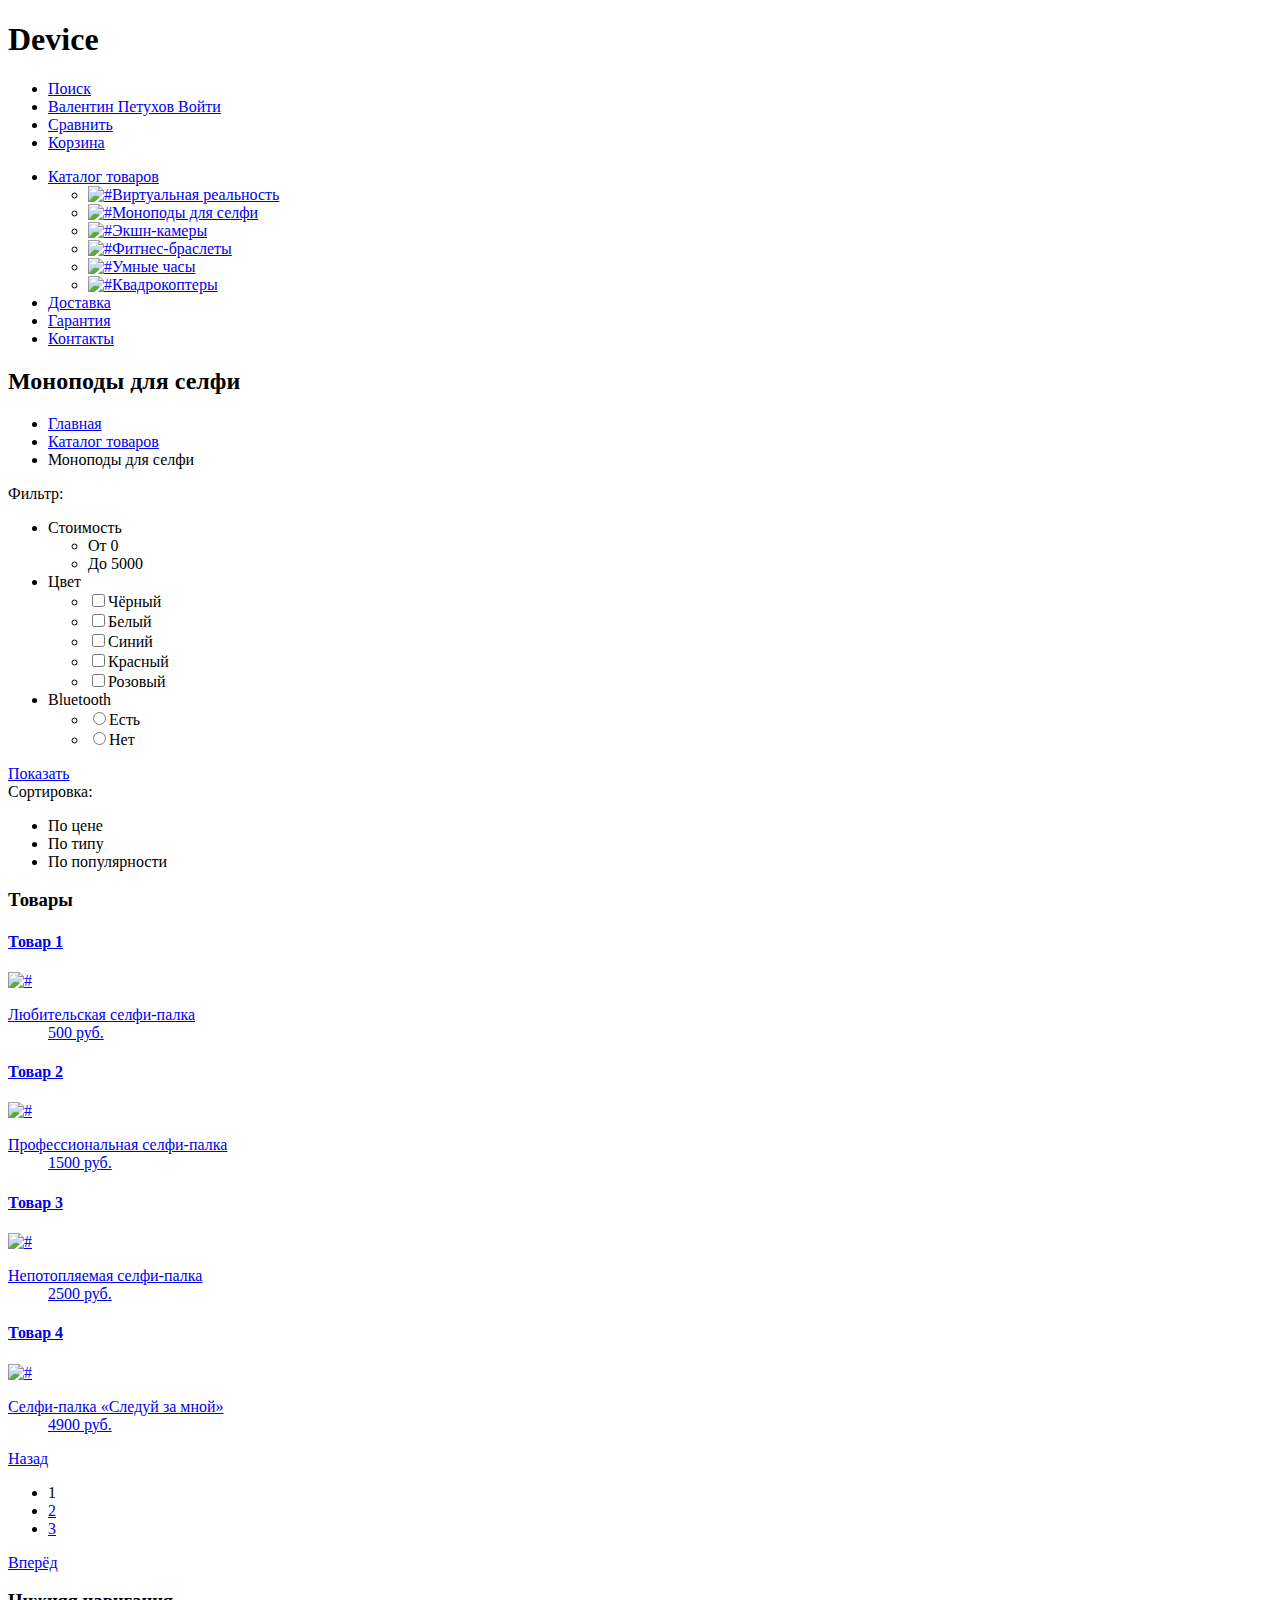
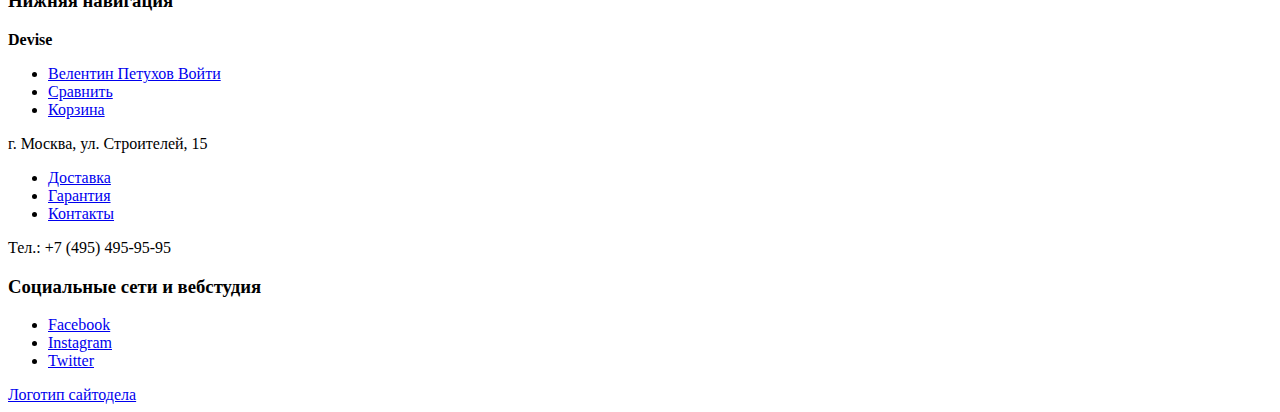
==== catalog.html @ 318ffa0a "Поменял" ====
<!DOCTYPE html>
<html lang="ru">
<head>
    <meta charset="UTF-8">
    <title>Devise</title>
</head>
<body>
    <header>
        <h1 id="logo">Device</h1>
        <nav>
            <ul class="">
                <li><a href="#">Поиск</a></li>
                <li><a href="#">Валентин Петухов <span>Войти</span></a></li>
                <li><a href="#">Сравнить</a></li>
                <li><a href="#">Корзина</a></li>
            </ul>
            <ul class="">
                <li><a href="#">Каталог товаров</a>
                    <ul>
                        <li><a href="#"><img src="#" alt="#">Виртуальная реальность</a></li>
                        <li><a href="#"><img src="#" alt="#">Моноподы для селфи</a></li>
                        <li><a href="#"><img src="#" alt="#">Экшн-камеры</a></li>
                        <li><a href="#"><img src="#" alt="#">Фитнес-браслеты</a></li>
                        <li><a href="#"><img src="#" alt="#">Умные часы</a></li>
                        <li><a href="#"><img src="#" alt="#">Квадрокоптеры</a></li>
                    </ul>
                </li>
                <li><a href="#">Доставка</a></li>
                <li><a href="#">Гарантия</a></li>
                <li><a href="#">Контакты</a></li>
            </ul>
        </nav>
    </header>
    <main>
        <div class="catalog-nav">
            <h2>Моноподы для селфи</h2>
            <ul class="breadcrumbs">
                <li><a href="#">Главная</a></li>
                <li><a href="#">Каталог товаров</a></li>
                <li>Моноподы для селфи</li>
            </ul>
        </div>
        <div class="filtres">
            <span>Фильтр:</span>
            <form>
                <ul>
                    <li>Стоимость
                        <ul>
                            <li>От 0</li>
                            <li>До 5000</li>
                        </ul>
                    </li>
                    <li>Цвет
                        <ul>
                            <li><label><input type="checkbox" name="color" value="Чёрный">Чёрный</label></li>
                            <li><label><input type="checkbox" name="color" value="Белый">Белый</label></li>
                            <li><label><input type="checkbox" name="color" value="Синий">Синий</label></li>
                            <li><label><input type="checkbox" name="color" value="Красный">Красный</label></li>
                            <li><label><input type="checkbox" name="color" value="Розовый">Розовый</label></li>
                        </ul>
                    </li>
                    <li>Bluetooth
                        <ul>
                            <li><label><input name="Bluetooth" type="radio" value="Yes">Есть</label></li>
                            <li><label><input name="Bluetooth" type="radio" value="No">Нет</label></li>
                        </ul>
                    </li>
                </ul>
            </form>
            <a href="#">Показать</a>
        </div>
        <div class="item-catalog">
            <div class="item-sort">
                <span>Сортировка:</span>
                <ul>
                    <li>По цене</li>
                    <li>По типу</li>
                    <li>По популярности</li>
                </ul>
            </div>
            <section class="items">
                <h3 class="hidden">Товары</h3>
                <a href="#"><article class="item-1">
                    <h4 class="hidden">Товар 1</h4>
                    <img src="#" alt="#">
                    <dl>
                        <dt>Любительская селфи-палка</dt>
                        <dd>500 руб.</dd>
                    </dl>
                </article></a>
                <a href="#"><article class="item-2">
                    <h4 class="hidden">Товар 2</h4>
                    <img src="#" alt="#">
                    <dl>
                        <dt>Профессиональная селфи-палка</dt>
                        <dd>1500 руб.</dd>
                    </dl>
                </article></a>
                <a href="#"><article class="item-3">
                    <h4 class="hidden">Товар 3</h4>
                    <img src="#" alt="#">
                    <dl>
                        <dt>Непотопляемая селфи-палка</dt>
                        <dd>2500 руб.</dd>
                    </dl>
                </article></a>
                <a href="#"><article class="item-4">
                    <h4 class="hidden">Товар 4</h4>
                    <img src="#" alt="#">
                    <dl>
                        <dt>Селфи-палка &laquo;Следуй за мной&raquo;</dt>
                        <dd>4900 руб.</dd>
                    </dl>
                </article></a>
            </section>
            <div class="pages">
                <a href="#">Назад</a>
                <ul>
                    <li>1</li>
                    <li><a href="#">2</a></li>
                    <li><a href="#">3</a></li>
                </ul>
                <a href="#">Вперёд</a>
            </div>
        </div>
    </main>
    <footer>
        <div class="container">
            <section class="top">
                <h3 class="hidden">Нижняя навигация</h3>
                <a><b>Devise</b></a>
                <ul>
                    <li><a href="#">Велентин Петухов <span>Войти</span></a></li>
                    <li><a href="#">Сравнить</a></li>
                    <li><a href="#">Корзина</a></li>
                </ul>
                <p>г. Москва, ул. Строителей, 15</p>
                <ul>
                    <li><a href="#">Доставка</a></li>
                    <li><a href="#">Гарантия</a></li>
                    <li><a href="#">Контакты</a></li>
                </ul>
                <p>Тел.: +7 (495) 495-95-95</p>
            </section>
            <section class="bottom">
                <h3 class="hidden">Социальные сети и вебстудия</h3>
                <ul>
                    <li><a href="#">Facebook</a></li>
                    <li><a href="#">Instagram</a></li>
                    <li><a href="#">Twitter</a></li>
                </ul>
                <a href="#">Логотип сайтодела</a>
            </section>
        </div>
    </footer>
</body>
</html>
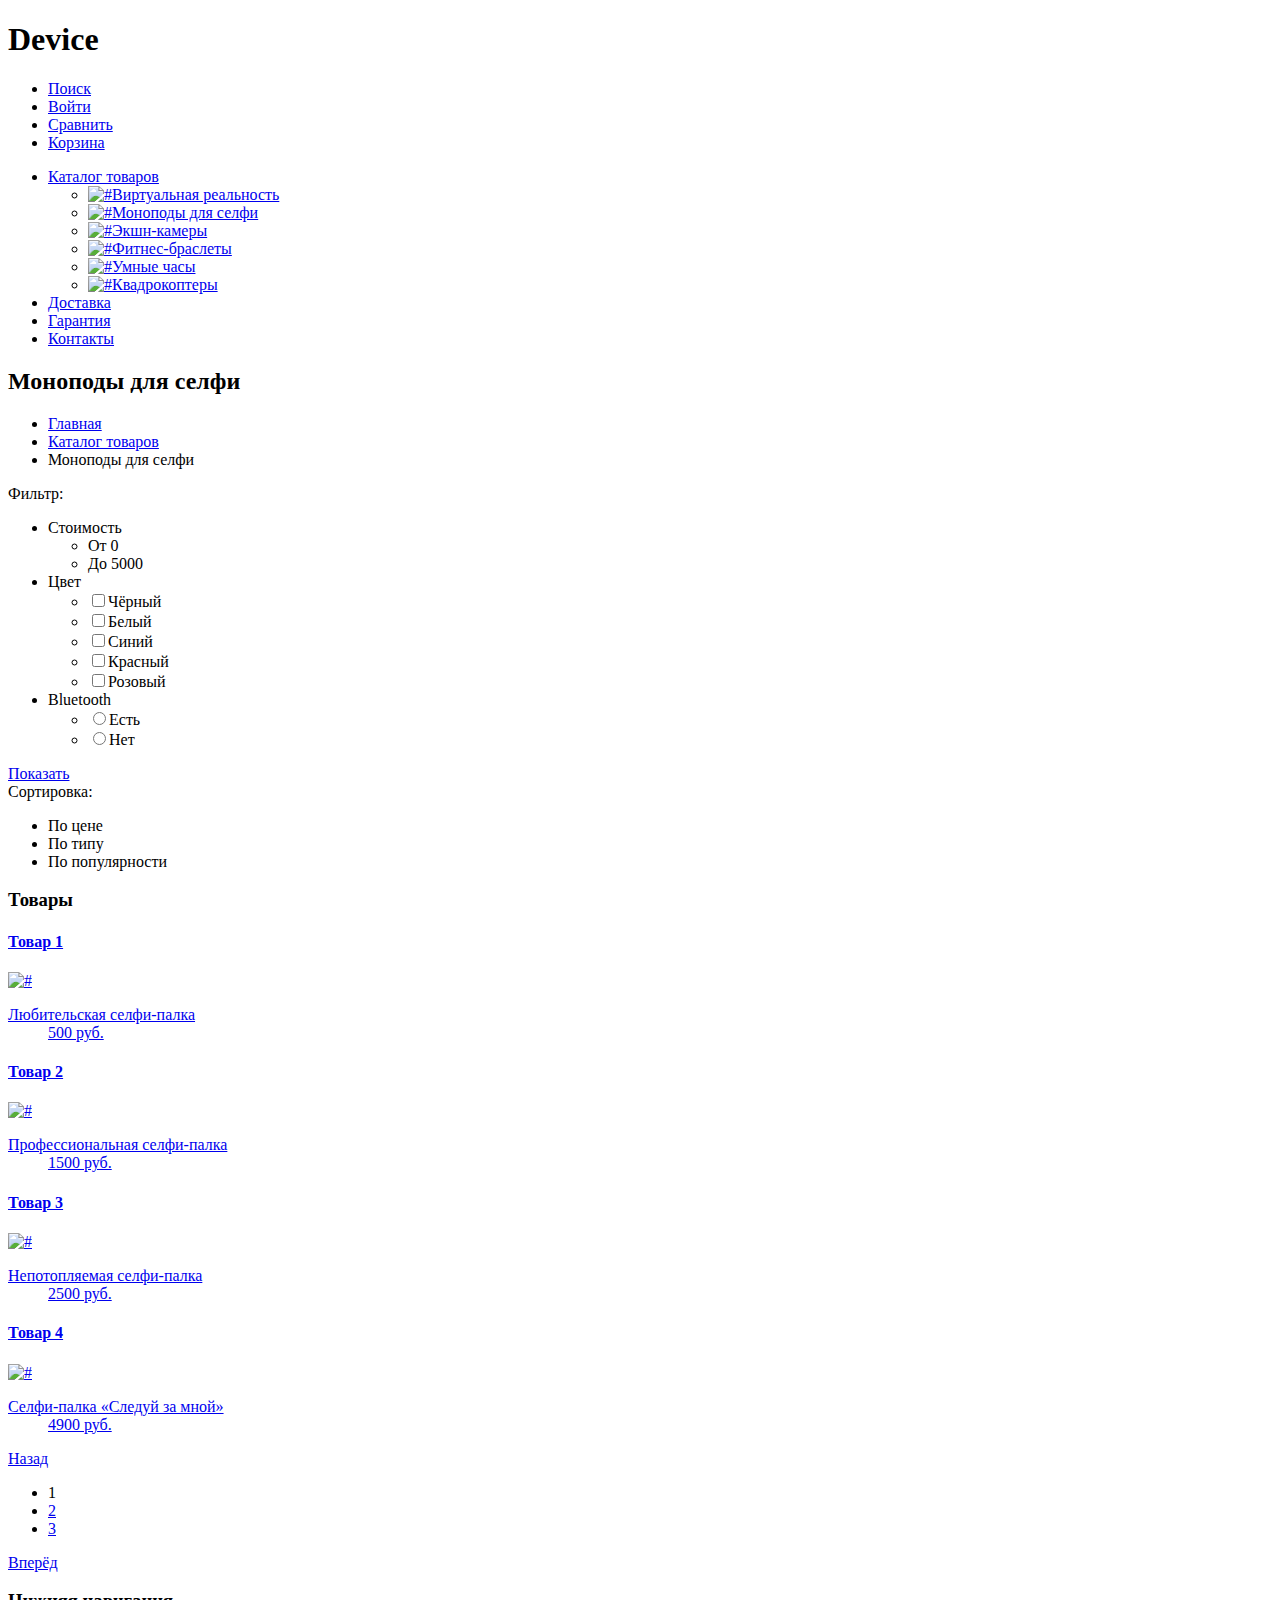
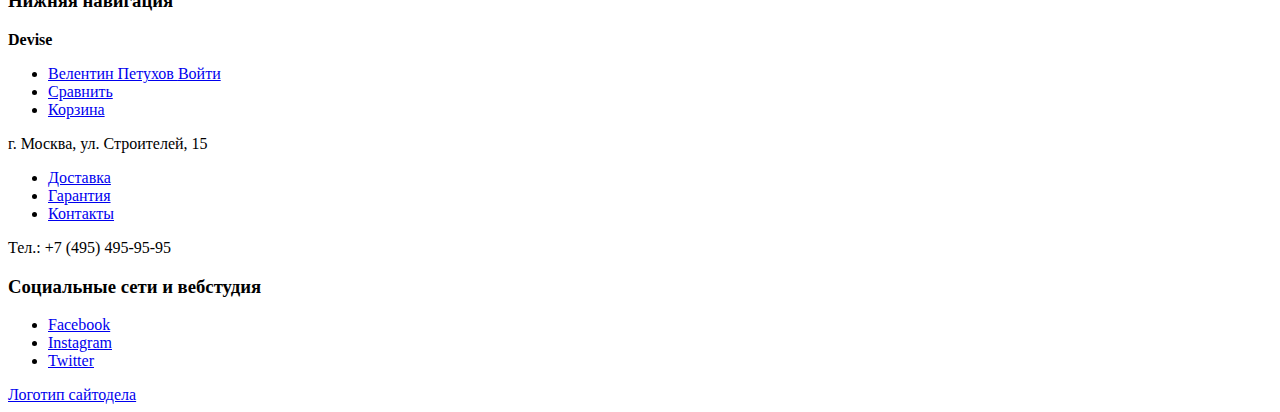
==== commit a3661c02: "Переименовал классы по БЭМ" ====
--- a/catalog.html
+++ b/catalog.html
@@ -7,62 +7,62 @@
 <body>
     <header>
         <h1 id="logo">Device</h1>
-        <nav>
-            <ul class="">
-                <li><a href="#">Поиск</a></li>
-                <li><a href="#">Валентин Петухов <span>Войти</span></a></li>
-                <li><a href="#">Сравнить</a></li>
-                <li><a href="#">Корзина</a></li>
+        <nav class="header-navigation">
+            <ul class="header-navigation__user-list">
+                <li class="header-navigation__user-item"><a href="#">Поиск</a></li>
+                <li class="header-navigation__user-item"><a href="#">Войти</a></li>
+                <li class="header-navigation__user-item"><a href="#">Сравнить</a></li>
+                <li class="header-navigation__user-item"><a href="#">Корзина</a></li>
             </ul>
-            <ul class="">
-                <li><a href="#">Каталог товаров</a>
+            <ul class="header-navigation__site-list">
+                <li class="header-navigation__site-item"><a href="#">Каталог товаров</a>
                     <ul>
-                        <li><a href="#"><img src="#" alt="#">Виртуальная реальность</a></li>
-                        <li><a href="#"><img src="#" alt="#">Моноподы для селфи</a></li>
-                        <li><a href="#"><img src="#" alt="#">Экшн-камеры</a></li>
-                        <li><a href="#"><img src="#" alt="#">Фитнес-браслеты</a></li>
-                        <li><a href="#"><img src="#" alt="#">Умные часы</a></li>
-                        <li><a href="#"><img src="#" alt="#">Квадрокоптеры</a></li>
+                        <li class="header-navigation__site-sub-item"><a href="#"><img src="#" alt="#">Виртуальная реальность</a></li>
+                        <li class="header-navigation__site-sub-item"><a href="#"><img src="#" alt="#">Моноподы для селфи</a></li>
+                        <li class="header-navigation__site-sub-item"><a href="#"><img src="#" alt="#">Экшн-камеры</a></li>
+                        <li class="header-navigation__site-sub-item"><a href="#"><img src="#" alt="#">Фитнес-браслеты</a></li>
+                        <li class="header-navigation__site-sub-item"><a href="#"><img src="#" alt="#">Умные часы</a></li>
+                        <li class="header-navigation__site-sub-item"><a href="#"><img src="#" alt="#">Квадрокоптеры</a></li>
                     </ul>
                 </li>
-                <li><a href="#">Доставка</a></li>
-                <li><a href="#">Гарантия</a></li>
-                <li><a href="#">Контакты</a></li>
+                <li class="header-navigation__site-item"><a href="#">Доставка</a></li>
+                <li class="header-navigation__site-item"><a href="#">Гарантия</a></li>
+                <li class="header-navigation__site-item"><a href="#">Контакты</a></li>
             </ul>
         </nav>
     </header>
     <main>
         <div class="catalog-nav">
             <h2>Моноподы для селфи</h2>
-            <ul class="breadcrumbs">
-                <li><a href="#">Главная</a></li>
-                <li><a href="#">Каталог товаров</a></li>
-                <li>Моноподы для селфи</li>
+            <ul class="catalog-nav__list">
+                <li class="catalog-nav__item"><a href="#">Главная</a></li>
+                <li class="catalog-nav__item"><a href="#">Каталог товаров</a></li>
+                <li class="catalog-nav__item">Моноподы для селфи</li>
             </ul>
         </div>
         <div class="filtres">
-            <span>Фильтр:</span>
-            <form>
-                <ul>
-                    <li>Стоимость
-                        <ul>
-                            <li>От 0</li>
-                            <li>До 5000</li>
+            <span class="filtre__name">Фильтр:</span>
+            <form class="filtres__form">
+                <ul class="filtres__list">
+                    <li class="filtres__item">Стоимость
+                        <ul class="filtres__sub-list">
+                            <li class="filtres__sub-item">От 0</li>
+                            <li class="filtres__sub-item">До 5000</li>
                         </ul>
                     </li>
-                    <li>Цвет
-                        <ul>
-                            <li><label><input type="checkbox" name="color" value="Чёрный">Чёрный</label></li>
-                            <li><label><input type="checkbox" name="color" value="Белый">Белый</label></li>
-                            <li><label><input type="checkbox" name="color" value="Синий">Синий</label></li>
-                            <li><label><input type="checkbox" name="color" value="Красный">Красный</label></li>
-                            <li><label><input type="checkbox" name="color" value="Розовый">Розовый</label></li>
+                    <li class="filtres__item">Цвет
+                        <ul class="filtres__sub-list">
+                            <li class="filtres__sub-item"><label><input type="checkbox" name="color" value="Чёрный">Чёрный</label></li>
+                            <li class="filtres__sub-item"><label><input type="checkbox" name="color" value="Белый">Белый</label></li>
+                            <li class="filtres__sub-item"><label><input type="checkbox" name="color" value="Синий">Синий</label></li>
+                            <li class="filtres__sub-item"><label><input type="checkbox" name="color" value="Красный">Красный</label></li>
+                            <li class="filtres__sub-item"><label><input type="checkbox" name="color" value="Розовый">Розовый</label></li>
                         </ul>
                     </li>
-                    <li>Bluetooth
-                        <ul>
-                            <li><label><input name="Bluetooth" type="radio" value="Yes">Есть</label></li>
-                            <li><label><input name="Bluetooth" type="radio" value="No">Нет</label></li>
+                    <li class="filtres__item">Bluetooth
+                        <ul class="filtres__sub-list">
+                            <li class="filtres__sub-item"><label><input name="Bluetooth" type="radio" value="Yes">Есть</label></li>
+                            <li class="filtres__sub-item"><label><input name="Bluetooth" type="radio" value="No">Нет</label></li>
                         </ul>
                     </li>
                 </ul>
@@ -70,86 +70,86 @@
             <a href="#">Показать</a>
         </div>
         <div class="item-catalog">
-            <div class="item-sort">
+            <div class="item-catalog__item-sort">
                 <span>Сортировка:</span>
-                <ul>
-                    <li>По цене</li>
-                    <li>По типу</li>
-                    <li>По популярности</li>
+                <ul class="item-catalog_list">
+                    <li class="item-catalog_item">По цене</li>
+                    <li class="item-catalog_item">По типу</li>
+                    <li class="item-catalog_item">По популярности</li>
                 </ul>
             </div>
             <section class="items">
                 <h3 class="hidden">Товары</h3>
-                <a href="#"><article class="item-1">
+                <a href="#"><article class="items__item-1">
                     <h4 class="hidden">Товар 1</h4>
                     <img src="#" alt="#">
-                    <dl>
+                    <dl class="items__item-features">
                         <dt>Любительская селфи-палка</dt>
                         <dd>500 руб.</dd>
                     </dl>
                 </article></a>
-                <a href="#"><article class="item-2">
+                <a href="#"><article class="items__item-2">
                     <h4 class="hidden">Товар 2</h4>
                     <img src="#" alt="#">
-                    <dl>
+                    <dl class="items__item-features">
                         <dt>Профессиональная селфи-палка</dt>
                         <dd>1500 руб.</dd>
                     </dl>
                 </article></a>
-                <a href="#"><article class="item-3">
+                <a href="#"><article class="items__item-3">
                     <h4 class="hidden">Товар 3</h4>
                     <img src="#" alt="#">
-                    <dl>
+                    <dl class="items__item-features">
                         <dt>Непотопляемая селфи-палка</dt>
                         <dd>2500 руб.</dd>
                     </dl>
                 </article></a>
-                <a href="#"><article class="item-4">
+                <a href="#"><article class="items__item-4">
                     <h4 class="hidden">Товар 4</h4>
                     <img src="#" alt="#">
-                    <dl>
+                    <dl class="items__item-features">
                         <dt>Селфи-палка &laquo;Следуй за мной&raquo;</dt>
                         <dd>4900 руб.</dd>
                     </dl>
                 </article></a>
             </section>
             <div class="pages">
-                <a href="#">Назад</a>
-                <ul>
-                    <li>1</li>
-                    <li><a href="#">2</a></li>
-                    <li><a href="#">3</a></li>
+                <a  class="pages__scroll" href="#">Назад</a>
+                <ul class="pages__list">
+                    <li class="pages__item">1</li>
+                    <li class="pages__item"><a href="#">2</a></li>
+                    <li class="pages__item"><a href="#">3</a></li>
                 </ul>
-                <a href="#">Вперёд</a>
+                <a  class="pages__scroll" href="#">Вперёд</a>
             </div>
         </div>
     </main>
     <footer>
         <div class="container">
-            <section class="top">
+            <section class="footer-navigation">
                 <h3 class="hidden">Нижняя навигация</h3>
                 <a><b>Devise</b></a>
-                <ul>
-                    <li><a href="#">Велентин Петухов <span>Войти</span></a></li>
-                    <li><a href="#">Сравнить</a></li>
-                    <li><a href="#">Корзина</a></li>
+                <ul class="footer-navigation__list-user">
+                    <li class="footer-navigation__user-item"><a href="#">Велентин Петухов <span>Войти</span></a></li>
+                    <li class="footer-navigation__user-iten"><a href="#">Сравнить</a></li>
+                    <li class="footer-navigation__user-item"><a href="#">Корзина</a></li>
                 </ul>
                 <p>г. Москва, ул. Строителей, 15</p>
-                <ul>
-                    <li><a href="#">Доставка</a></li>
-                    <li><a href="#">Гарантия</a></li>
-                    <li><a href="#">Контакты</a></li>
+                <ul class="footer-navigation__list-site">
+                    <li class="footer-navigation__site-item"><a href="#">Доставка</a></li>
+                    <li class="footer-navigation__site-item"><a href="#">Гарантия</a></li>
+                    <li class="footer-navigation__site-item"><a href="#">Контакты</a></li>
                 </ul>
                 <p>Тел.: +7 (495) 495-95-95</p>
             </section>
-            <section class="bottom">
+            <section class="social">
                 <h3 class="hidden">Социальные сети и вебстудия</h3>
-                <ul>
-                    <li><a href="#">Facebook</a></li>
-                    <li><a href="#">Instagram</a></li>
-                    <li><a href="#">Twitter</a></li>
+                <ul class="social__list">
+                    <li class="social__item"><a href="#">Facebook</a></li>
+                    <li class="social__item"><a href="#">Instagram</a></li>
+                    <li class="social__item"><a href="#">Twitter</a></li>
                 </ul>
-                <a href="#">Логотип сайтодела</a>
+                <a class="social__studio" href="#">Логотип сайтодела</a>
             </section>
         </div>
     </footer>
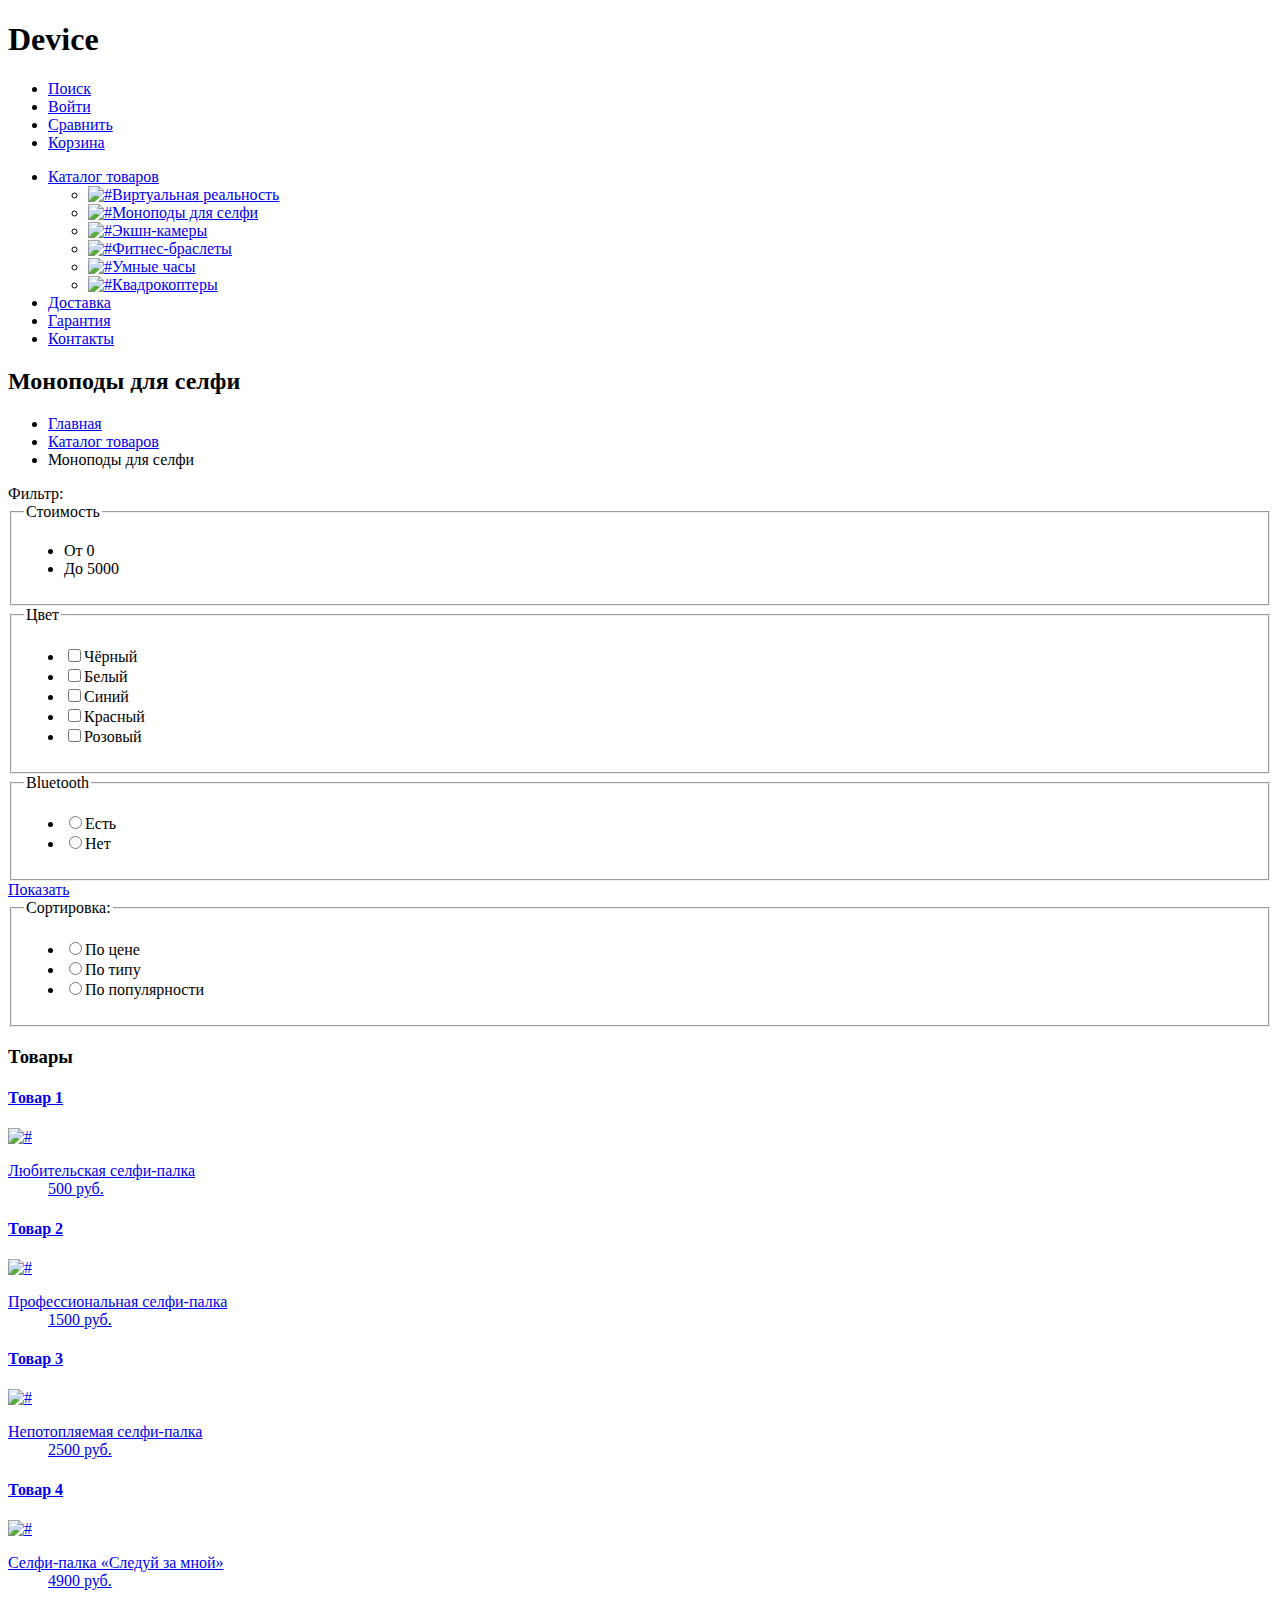
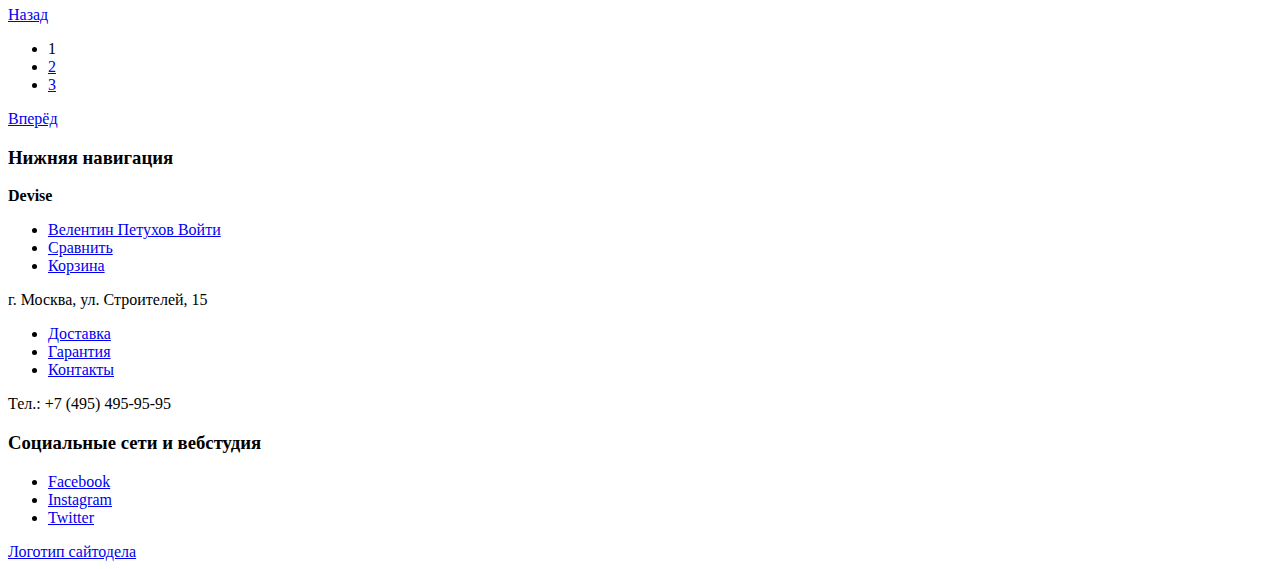
==== commit 2d866942: "Поменял семантику" ====
--- a/catalog.html
+++ b/catalog.html
@@ -17,12 +17,12 @@
             <ul class="header-navigation__site-list">
                 <li class="header-navigation__site-item"><a href="#">Каталог товаров</a>
                     <ul>
-                        <li class="header-navigation__site-sub-item"><a href="#"><img src="#" alt="#">Виртуальная реальность</a></li>
-                        <li class="header-navigation__site-sub-item"><a href="#"><img src="#" alt="#">Моноподы для селфи</a></li>
-                        <li class="header-navigation__site-sub-item"><a href="#"><img src="#" alt="#">Экшн-камеры</a></li>
-                        <li class="header-navigation__site-sub-item"><a href="#"><img src="#" alt="#">Фитнес-браслеты</a></li>
-                        <li class="header-navigation__site-sub-item"><a href="#"><img src="#" alt="#">Умные часы</a></li>
-                        <li class="header-navigation__site-sub-item"><a href="#"><img src="#" alt="#">Квадрокоптеры</a></li>
+                        <li class="header-navigation__site-item"><a href="#"><img src="#" alt="#">Виртуальная реальность</a></li>
+                        <li class="header-navigation__site-item"><a href="#"><img src="#" alt="#">Моноподы для селфи</a></li>
+                        <li class="header-navigation__site-item"><a href="#"><img src="#" alt="#">Экшн-камеры</a></li>
+                        <li class="header-navigation__site-item"><a href="#"><img src="#" alt="#">Фитнес-браслеты</a></li>
+                        <li class="header-navigation__site-item"><a href="#"><img src="#" alt="#">Умные часы</a></li>
+                        <li class="header-navigation__site-item"><a href="#"><img src="#" alt="#">Квадрокоптеры</a></li>
                     </ul>
                 </li>
                 <li class="header-navigation__site-item"><a href="#">Доставка</a></li>
@@ -43,41 +43,44 @@
         <div class="filtres">
             <span class="filtre__name">Фильтр:</span>
             <form class="filtres__form">
-                <ul class="filtres__list">
-                    <li class="filtres__item">Стоимость
-                        <ul class="filtres__sub-list">
-                            <li class="filtres__sub-item">От 0</li>
-                            <li class="filtres__sub-item">До 5000</li>
-                        </ul>
-                    </li>
-                    <li class="filtres__item">Цвет
-                        <ul class="filtres__sub-list">
-                            <li class="filtres__sub-item"><label><input type="checkbox" name="color" value="Чёрный">Чёрный</label></li>
-                            <li class="filtres__sub-item"><label><input type="checkbox" name="color" value="Белый">Белый</label></li>
-                            <li class="filtres__sub-item"><label><input type="checkbox" name="color" value="Синий">Синий</label></li>
-                            <li class="filtres__sub-item"><label><input type="checkbox" name="color" value="Красный">Красный</label></li>
-                            <li class="filtres__sub-item"><label><input type="checkbox" name="color" value="Розовый">Розовый</label></li>
-                        </ul>
-                    </li>
-                    <li class="filtres__item">Bluetooth
-                        <ul class="filtres__sub-list">
-                            <li class="filtres__sub-item"><label><input name="Bluetooth" type="radio" value="Yes">Есть</label></li>
-                            <li class="filtres__sub-item"><label><input name="Bluetooth" type="radio" value="No">Нет</label></li>
-                        </ul>
-                    </li>
-                </ul>
+                <fieldset>
+                    <legend>Стоимость</legend>
+                    <ul class="filtres__list">
+                        <li class="filtres__item">От 0</li>
+                        <li class="filtres__item">До 5000</li>
+                    </ul>
+                </fieldset>
+                <fieldset>
+                    <legend>Цвет</legend>
+                    <ul class="filtres__list">
+                        <li class="filtres__item"><label><input type="checkbox" name="color" value="Чёрный">Чёрный</label></li>
+                         <li class="filtres__item"><label><input type="checkbox" name="color" value="Белый">Белый</label></li>
+                         <li class="filtres__item"><label><input type="checkbox" name="color" value="Синий">Синий</label></li>
+                         <li class="filtres__item"><label><input type="checkbox" name="color" value="Красный">Красный</label></li>
+                         <li class="filtres__item"><label><input type="checkbox" name="color" value="Розовый">Розовый</label></li>
+                     </ul>
+                </fieldset>
+                <fieldset>
+                    <legend>Bluetooth</legend>
+                    <ul class="filtres__list">
+                        <li class="filtres__item"><label><input name="Bluetooth" type="radio" value="Yes">Есть</label></li>
+                        <li class="filtres__item"><label><input name="Bluetooth" type="radio" value="No">Нет</label></li>
+                    </ul>
+                </fieldset>
             </form>
             <a href="#">Показать</a>
         </div>
         <div class="item-catalog">
-            <div class="item-catalog__item-sort">
-                <span>Сортировка:</span>
-                <ul class="item-catalog_list">
-                    <li class="item-catalog_item">По цене</li>
-                    <li class="item-catalog_item">По типу</li>
-                    <li class="item-catalog_item">По популярности</li>
-                </ul>
-            </div>
+            <form>
+                <fieldset class="item-catalog__item-sort">
+                    <legend>Сортировка:</legend>
+                    <ul class="item-catalog_list">
+                        <li class="item-catalog_item"><label for="item-sort-price"><input type="radio" name="item-sort" value="price" id="item-sort-price">По цене</label></li>
+                        <li class="item-catalog_item"><label for="item-sort-type"><input type="radio" name="item-sort" value="type" id="item-sort-type">По типу</label></li>
+                        <li class="item-catalog_item"><label for="item-sort-popular"><input type="radio" name="item-sort" value="popular" id="item-sort-popular">По популярности</label></li>
+                    </ul>
+                </fieldset>
+            </form>
             <section class="items">
                 <h3 class="hidden">Товары</h3>
                 <a href="#"><article class="items__item-1">
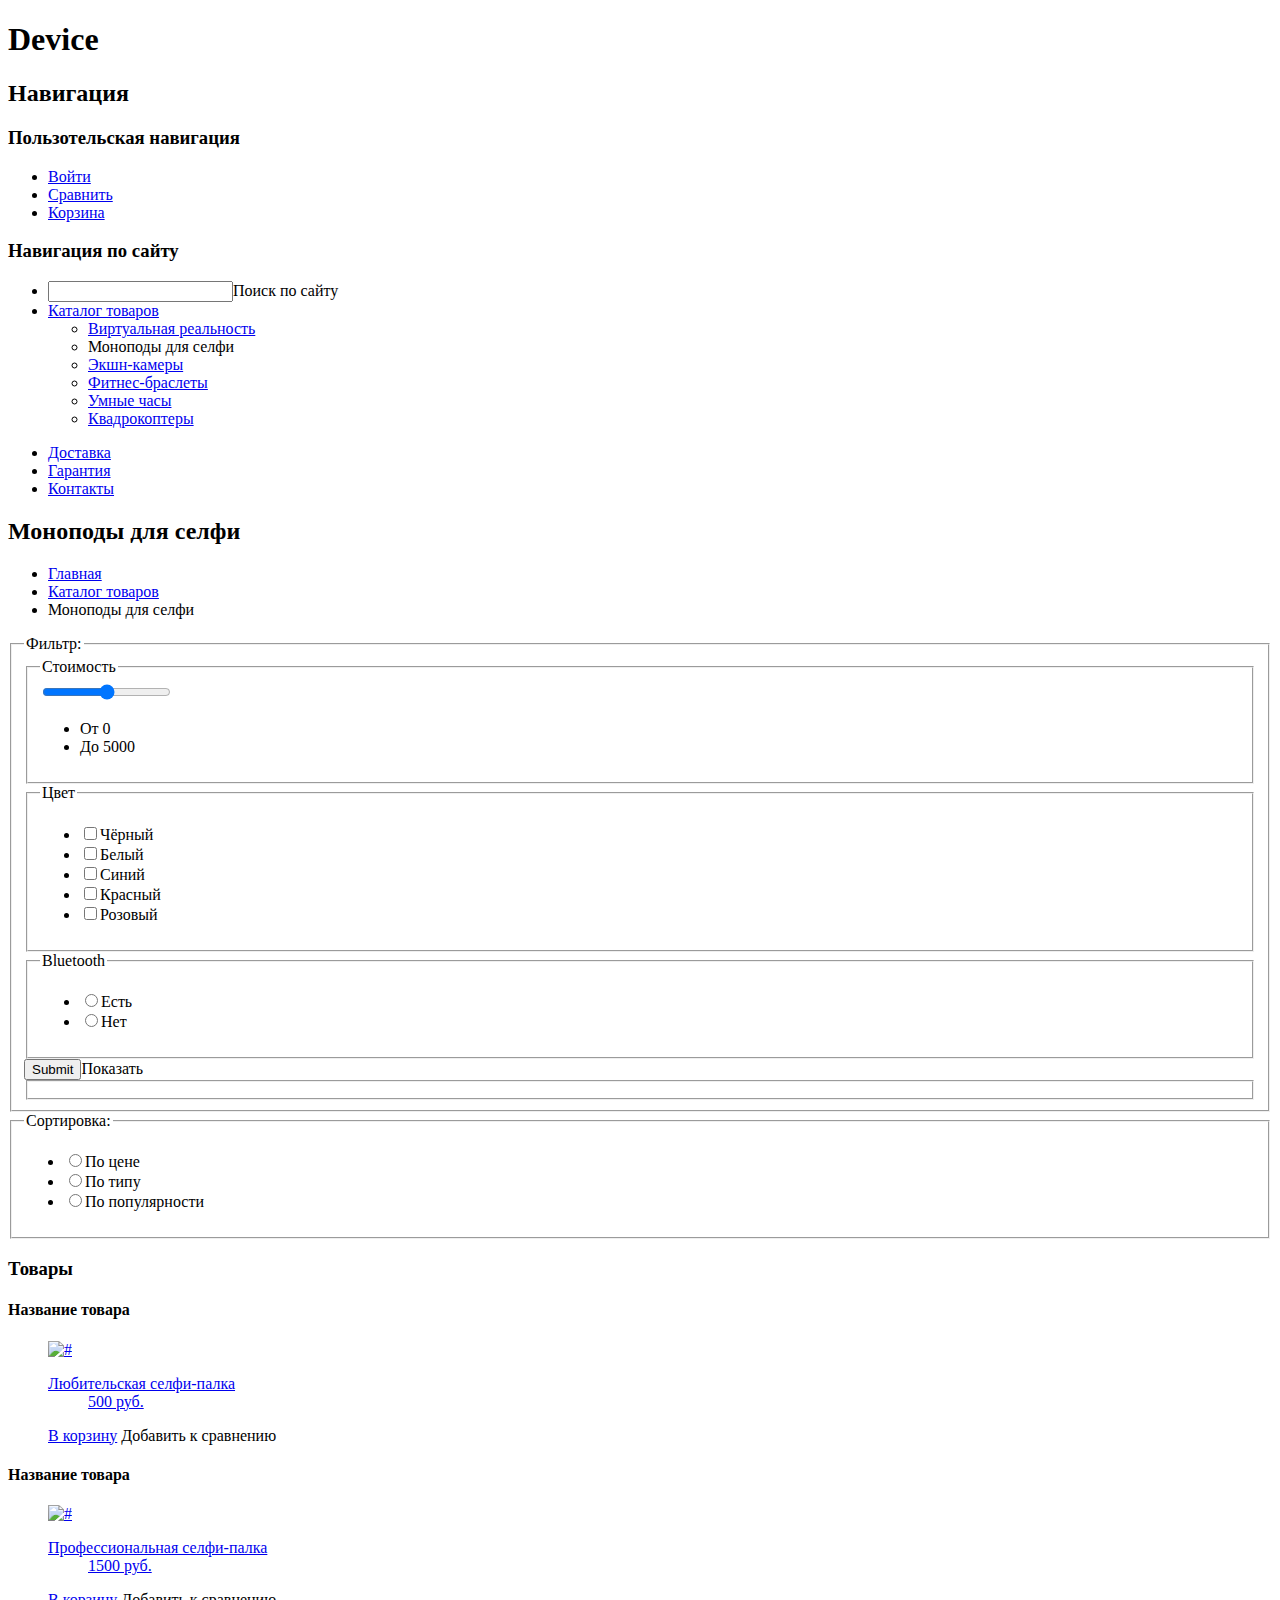
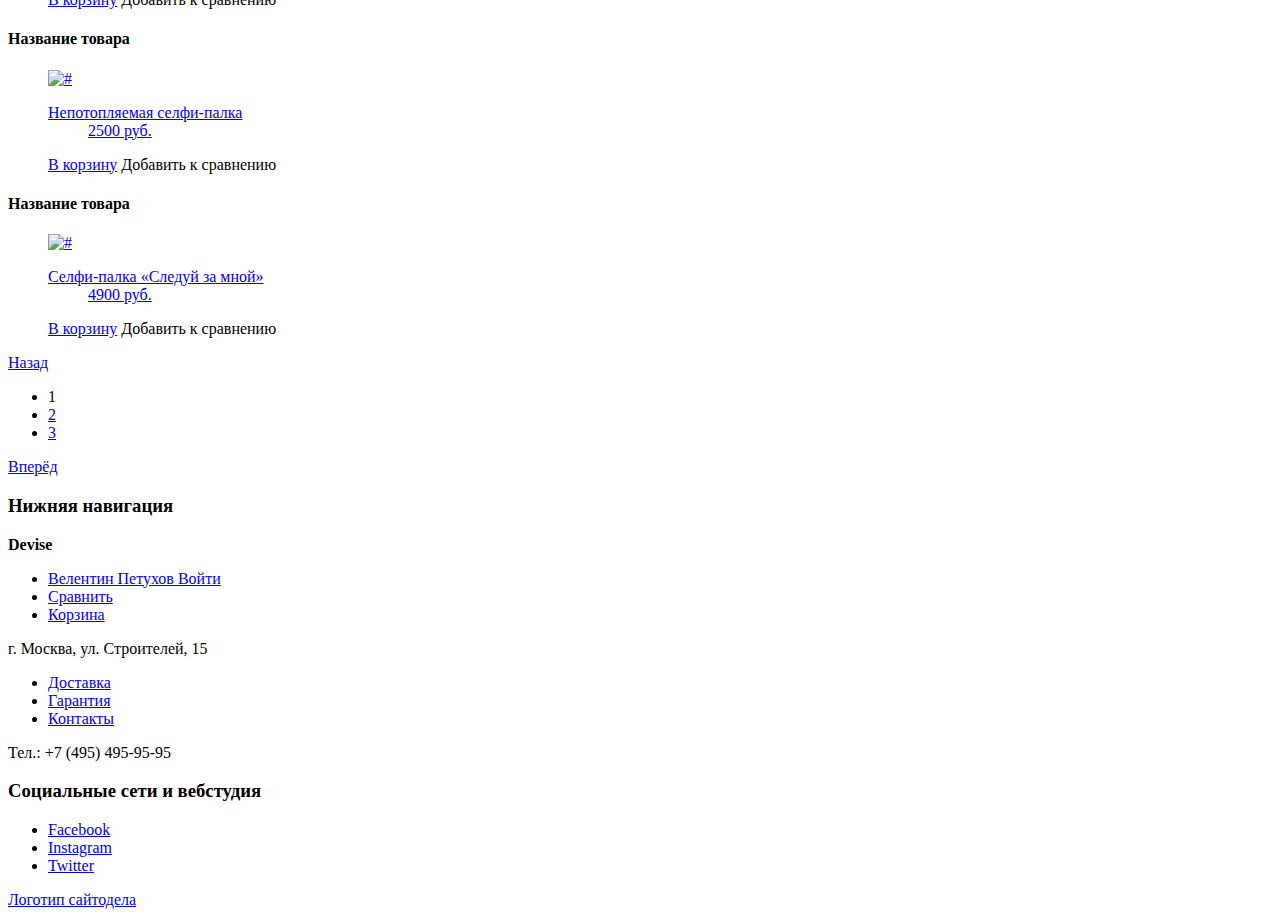
==== commit 3930bd1b: "Ещё дополнил" ====
--- a/catalog.html
+++ b/catalog.html
@@ -1,160 +1,307 @@
 <!DOCTYPE html>
 <html lang="ru">
 <head>
-    <meta charset="UTF-8">
-    <title>Devise</title>
+  <meta charset="UTF-8">
+  <title>Devise</title>
 </head>
 <body>
-    <header>
-        <h1 id="logo">Device</h1>
-        <nav class="header-navigation">
-            <ul class="header-navigation__user-list">
-                <li class="header-navigation__user-item"><a href="#">Поиск</a></li>
-                <li class="header-navigation__user-item"><a href="#">Войти</a></li>
-                <li class="header-navigation__user-item"><a href="#">Сравнить</a></li>
-                <li class="header-navigation__user-item"><a href="#">Корзина</a></li>
+  <header>
+    <h1 class="logo">Device</h1>
+    <nav class="header-navigation">
+      <h2 class="hidden">Навигация</h2>
+      <div class="column column-right">
+        <section class="header-navigation__user">
+          <h3 class="hidden">Пользотельская навигация</h3>
+          <ul class="header-navigation__user-list">
+            <li class="header-navigation__user-item        
+                       header-navigation__user-item__login">
+              <a href="#">Войти</a>
+            </li>
+            <li class="header-navigation__user-item        
+                       header-navigation__user-item__compare">
+              <a href="#">Сравнить</a>
+            </li>
+            <li class="header-navigation__user-item        
+                       header-navigation__user-item__cart">
+              <a href="#">Корзина</a>
+            </li>
+          </ul>
+        </section>
+      </div>
+      <section class="header-navigation__site">
+        <h3 class="hidden">Навигация по сайту</h3>
+        <div class="column column-left">
+          <ul class="header-navigation__site__goods-list">
+            <li class="header-navigation__goods-item            
+                       header-navigation__goods-item__search">
+              <form action="#">
+                <label><input type="search">Поиск по сайту</label>
+              </form>
+            </li>
+            <li class="header-navigation__goods-item
+                       header-navigation__goods-item__catalog">
+              <a href="#">Каталог товаров</a>
+              <ul class="header-navigation__catalog-list">
+                <li class="header-navigation__catalog-item">
+                  <a href="#">Виртуальная реальность</a>
+                </li>
+                <li class="header-navigation__catalog-item">
+                  <span>Моноподы для селфи</span>
+                </li>
+                <li class="header-navigation__catalog-item">
+                  <a href="#">Экшн-камеры</a>
+                </li>
+                <li class="header-navigation__catalog-item">
+                  <a href="#">Фитнес-браслеты</a>
+                </li>
+                <li class="header-navigation__catalog-item">
+                  <a href="#">Умные часы</a></li>
+                <li class="header-navigation__catalog-item">
+                  <a href="#">Квадрокоптеры</a>
+                </li>
+              </ul>
+            </li>
+          </ul>
+        </div>
+        <div class="colum-right">
+          <ul class="header-navigation__site__services-list">
+            <li class="header-navigation__services-item
+                       header-navigation__services-item__delivery">
+              <a href="#">Доставка</a>
+            </li>
+            <li class="header-navigation__services-item
+                       header-navigation__services-item__warranty">
+              <a href="#">Гарантия</a>
+            </li>
+            <li class="header-navigation__services-item
+                       header-navigation__services-item__contacts">
+              <a href="#">Контакты</a>
+            </li>
+          </ul>
+        </div>
+      </section>
+    </nav>
+  </header>
+  <main>
+    <div class="catalog-nav column-left">
+      <h2>Моноподы для селфи</h2>
+      <ul class="catalog-nav__list">
+        <li class="catalog-nav__item"><a href="#">Главная</a></li>
+        <li class="catalog-nav__item"><a href="#">Каталог товаров</a></li>
+        <li class="catalog-nav__item">Моноподы для селфи</li>
+      </ul>
+    </div>
+    <div class="column-left">
+      <form class="filters__form">
+        <fieldset class="filtres">
+          <legend class="filter__name">Фильтр:</legend>
+          <fieldset class="filter 
+                           filter__price">
+            <legend class="filter__name">Стоимость</legend>
+            <input type="range">
+            <ul class="price__list">
+              <li class="price__item">От 0</li>
+              <li class="price__item">До 5000</li>
             </ul>
-            <ul class="header-navigation__site-list">
-                <li class="header-navigation__site-item"><a href="#">Каталог товаров</a>
-                    <ul>
-                        <li class="header-navigation__site-item"><a href="#"><img src="#" alt="#">Виртуальная реальность</a></li>
-                        <li class="header-navigation__site-item"><a href="#"><img src="#" alt="#">Моноподы для селфи</a></li>
-                        <li class="header-navigation__site-item"><a href="#"><img src="#" alt="#">Экшн-камеры</a></li>
-                        <li class="header-navigation__site-item"><a href="#"><img src="#" alt="#">Фитнес-браслеты</a></li>
-                        <li class="header-navigation__site-item"><a href="#"><img src="#" alt="#">Умные часы</a></li>
-                        <li class="header-navigation__site-item"><a href="#"><img src="#" alt="#">Квадрокоптеры</a></li>
-                    </ul>
-                </li>
-                <li class="header-navigation__site-item"><a href="#">Доставка</a></li>
-                <li class="header-navigation__site-item"><a href="#">Гарантия</a></li>
-                <li class="header-navigation__site-item"><a href="#">Контакты</a></li>
+          </fieldset>
+          <fieldset class="filter 
+                           filter__color">
+            <legend class="filter__name">Цвет</legend>
+            <ul class="color__list">
+              <li class="color__item">
+                <label>
+                  <input type="checkbox" 
+                         name="color" 
+                         value="Чёрный">Чёрный
+                </label>
+              </li>
+              <li class="color__item">
+                <label>
+                  <input type="checkbox" 
+                         name="color" 
+                         value="Blue">Белый
+                </label>
+              </li>
+              <li class="color__item">
+                <label>
+                  <input type="checkbox" 
+                         name="color" 
+                         value="White">Синий
+                </label>
+              </li>
+              <li class="color__item">
+                <label>
+                  <input type="checkbox" 
+                         name="color" 
+                         value="Red">Красный
+                </label>
+              </li>
+              <li class="color__item">
+                <label>
+                  <input type="checkbox" 
+                         name="color" 
+                         value="Pink">Розовый
+                </label>
+              </li>
             </ul>
-        </nav>
-    </header>
-    <main>
-        <div class="catalog-nav">
-            <h2>Моноподы для селфи</h2>
-            <ul class="catalog-nav__list">
-                <li class="catalog-nav__item"><a href="#">Главная</a></li>
-                <li class="catalog-nav__item"><a href="#">Каталог товаров</a></li>
-                <li class="catalog-nav__item">Моноподы для селфи</li>
+          </fieldset>
+          <fieldset class="filter
+                           filter__bluetooth">
+            <legend class="filter__name">Bluetooth</legend>
+            <ul class="bluetooth__list">
+              <li class="bluetooth__item">
+                <label>
+                  <input name="Bluetooth" 
+                         type="radio" 
+                         value="Yes">Есть
+                </label>
+              </li>
+              <li class="bluetooth__item">
+                <label>
+                  <input name="Bluetooth" 
+                         type="radio" 
+                         value="No">Нет
+                </label>
+              </li>
             </ul>
-        </div>
-        <div class="filtres">
-            <span class="filtre__name">Фильтр:</span>
-            <form class="filtres__form">
-                <fieldset>
-                    <legend>Стоимость</legend>
-                    <ul class="filtres__list">
-                        <li class="filtres__item">От 0</li>
-                        <li class="filtres__item">До 5000</li>
-                    </ul>
-                </fieldset>
-                <fieldset>
-                    <legend>Цвет</legend>
-                    <ul class="filtres__list">
-                        <li class="filtres__item"><label><input type="checkbox" name="color" value="Чёрный">Чёрный</label></li>
-                         <li class="filtres__item"><label><input type="checkbox" name="color" value="Белый">Белый</label></li>
-                         <li class="filtres__item"><label><input type="checkbox" name="color" value="Синий">Синий</label></li>
-                         <li class="filtres__item"><label><input type="checkbox" name="color" value="Красный">Красный</label></li>
-                         <li class="filtres__item"><label><input type="checkbox" name="color" value="Розовый">Розовый</label></li>
-                     </ul>
-                </fieldset>
-                <fieldset>
-                    <legend>Bluetooth</legend>
-                    <ul class="filtres__list">
-                        <li class="filtres__item"><label><input name="Bluetooth" type="radio" value="Yes">Есть</label></li>
-                        <li class="filtres__item"><label><input name="Bluetooth" type="radio" value="No">Нет</label></li>
-                    </ul>
-                </fieldset>
-            </form>
-            <a href="#">Показать</a>
-        </div>
-        <div class="item-catalog">
-            <form>
-                <fieldset class="item-catalog__item-sort">
-                    <legend>Сортировка:</legend>
-                    <ul class="item-catalog_list">
-                        <li class="item-catalog_item"><label for="item-sort-price"><input type="radio" name="item-sort" value="price" id="item-sort-price">По цене</label></li>
-                        <li class="item-catalog_item"><label for="item-sort-type"><input type="radio" name="item-sort" value="type" id="item-sort-type">По типу</label></li>
-                        <li class="item-catalog_item"><label for="item-sort-popular"><input type="radio" name="item-sort" value="popular" id="item-sort-popular">По популярности</label></li>
-                    </ul>
-                </fieldset>
-            </form>
-            <section class="items">
-                <h3 class="hidden">Товары</h3>
-                <a href="#"><article class="items__item-1">
-                    <h4 class="hidden">Товар 1</h4>
-                    <img src="#" alt="#">
-                    <dl class="items__item-features">
-                        <dt>Любительская селфи-палка</dt>
-                        <dd>500 руб.</dd>
-                    </dl>
-                </article></a>
-                <a href="#"><article class="items__item-2">
-                    <h4 class="hidden">Товар 2</h4>
-                    <img src="#" alt="#">
-                    <dl class="items__item-features">
-                        <dt>Профессиональная селфи-палка</dt>
-                        <dd>1500 руб.</dd>
-                    </dl>
-                </article></a>
-                <a href="#"><article class="items__item-3">
-                    <h4 class="hidden">Товар 3</h4>
-                    <img src="#" alt="#">
-                    <dl class="items__item-features">
-                        <dt>Непотопляемая селфи-палка</dt>
-                        <dd>2500 руб.</dd>
-                    </dl>
-                </article></a>
-                <a href="#"><article class="items__item-4">
-                    <h4 class="hidden">Товар 4</h4>
-                    <img src="#" alt="#">
-                    <dl class="items__item-features">
-                        <dt>Селфи-палка &laquo;Следуй за мной&raquo;</dt>
-                        <dd>4900 руб.</dd>
-                    </dl>
-                </article></a>
-            </section>
-            <div class="pages">
-                <a  class="pages__scroll" href="#">Назад</a>
-                <ul class="pages__list">
-                    <li class="pages__item">1</li>
-                    <li class="pages__item"><a href="#">2</a></li>
-                    <li class="pages__item"><a href="#">3</a></li>
-                </ul>
-                <a  class="pages__scroll" href="#">Вперёд</a>
-            </div>
-        </div>
-    </main>
-    <footer>
-        <div class="container">
-            <section class="footer-navigation">
-                <h3 class="hidden">Нижняя навигация</h3>
-                <a><b>Devise</b></a>
-                <ul class="footer-navigation__list-user">
-                    <li class="footer-navigation__user-item"><a href="#">Велентин Петухов <span>Войти</span></a></li>
-                    <li class="footer-navigation__user-iten"><a href="#">Сравнить</a></li>
-                    <li class="footer-navigation__user-item"><a href="#">Корзина</a></li>
-                </ul>
-                <p>г. Москва, ул. Строителей, 15</p>
-                <ul class="footer-navigation__list-site">
-                    <li class="footer-navigation__site-item"><a href="#">Доставка</a></li>
-                    <li class="footer-navigation__site-item"><a href="#">Гарантия</a></li>
-                    <li class="footer-navigation__site-item"><a href="#">Контакты</a></li>
-                </ul>
-                <p>Тел.: +7 (495) 495-95-95</p>
-            </section>
-            <section class="social">
-                <h3 class="hidden">Социальные сети и вебстудия</h3>
-                <ul class="social__list">
-                    <li class="social__item"><a href="#">Facebook</a></li>
-                    <li class="social__item"><a href="#">Instagram</a></li>
-                    <li class="social__item"><a href="#">Twitter</a></li>
-                </ul>
-                <a class="social__studio" href="#">Логотип сайтодела</a>
-            </section>
-        </div>
-    </footer>
+          </fieldset>
+          <label>
+            <input class="hidden" 
+                   type="submit"><span class="button">Показать</span>
+          </label>
+        <fieldset>
+      </form>
+    </div>
+    <div class="goods-catalog column-right">
+      <form class="goods-catalog__form" action="#">
+        <fieldset class="goods-catalog__sort-type">
+          <legend>Сортировка:</legend>
+          <ul class="sort-type__list">
+            <li class="sort-type__item">
+              <label>
+                <input class="hidden" type="radio" name="item-sort" value="price">По цене
+              </label>
+            </li>
+            <li class="sort-type__item">
+              <labe>
+                <input class="hidden" type="radio" name="item-sort" value="type">По типу
+                </label>
+            </li>
+            <li class="sort-type__item">
+              <label>
+                <input class="hidden" type="radio" name="item-sort" value="popular">По популярности
+              </label>
+            </li>
+          </ul>
+        </fieldset>
+      </form>
+      <section class="goods">
+        <h3 class="hidden">Товары</h3>
+        <article class="goods__item">
+          <h4 class="hidden">Название товара</h4>
+          <a href="#">
+            <figure>
+              <img src="#" alt="#">
+              <figcaption>
+                <dl class="item__features">
+                  <dt>Любительская селфи-палка</dt>
+                  <dd>500 руб.</dd>
+                </dl>
+              </figcaption>
+              <a class="button" href="#">В корзину</a>
+              <span>Добавить к сравнению</span>
+            </figure>
+          </a>
+        </article>
+        <article class="goods__item">
+          <h4 class="hidden">Название товара</h4>
+          <a href="#">
+            <figure>
+              <img src="#" alt="#">
+              <figcaption>
+                <dl class="item__features">
+                  <dt>Профессиональная селфи-палка</dt>
+                  <dd>1500 руб.</dd>
+                </dl>
+              </figcaption>
+              <a class="button" href="#">В корзину</a>
+              <span>Добавить к сравнению</span>
+            </figure>
+          </a>
+        </article>
+        <article class="goods__item">
+          <h4 class="hidden">Название товара</h4>
+          <a href="#">
+            <figure>
+              <img src="#" alt="#">
+              <figcaption>
+                <dl class="item__features">
+                  <dt>Непотопляемая селфи-палка</dt>
+                  <dd>2500 руб.</dd>
+                </dl>
+              </figcaption>
+              <a class="button" href="#">В корзину</a>
+              <span>Добавить к сравнению</span>
+            </figure>
+          </a>
+        </article>
+        <article class="goods__item">
+          <h4 class="hidden">Название товара</h4>
+          <a href="#">
+            <figure>
+              <img src="#" alt="#">
+              <figcaption>
+                <dl class="item-features">
+                  <dt>Селфи-палка &laquo;Следуй за мной&raquo;</dt>
+                  <dd>4900 руб.</dd>
+                </dl>
+              </figcaption>
+              <a class="button" href="#">В корзину</a>
+              <span>Добавить к сравнению</span>
+            </figure>
+          </a>
+        </article>
+      </section>
+      <div class="pages">
+        <a class="pages__scroll" href="#">Назад</a>
+        <ul class="pages__list">
+          <li class="pages__item">1</li>
+          <li class="pages__item"><a href="#">2</a></li>
+          <li class="pages__item"><a href="#">3</a></li>
+        </ul>
+        <a class="pages__scroll" href="#">Вперёд</a>
+      </div>
+    </div>
+  </main>
+  <footer>
+    <div class="container">
+      <section class="footer-navigation">
+        <h3 class="hidden">Нижняя навигация</h3>
+        <a><b>Devise</b></a>
+        <ul class="footer-navigation__list-user">
+          <li class="footer-navigation__user-item"><a href="#">Велентин Петухов <span>Войти</span></a></li>
+          <li class="footer-navigation__user-iten"><a href="#">Сравнить</a></li>
+          <li class="footer-navigation__user-item"><a href="#">Корзина</a></li>
+        </ul>
+        <p>г. Москва, ул. Строителей, 15</p>
+        <ul class="footer-navigation__list-site">
+          <li class="footer-navigation__site-item"><a href="#">Доставка</a></li>
+          <li class="footer-navigation__site-item"><a href="#">Гарантия</a></li>
+          <li class="footer-navigation__site-item"><a href="#">Контакты</a></li>
+        </ul>
+        <p>Тел.: +7 (495) 495-95-95</p>
+      </section>
+      <section class="social">
+        <h3 class="hidden">Социальные сети и вебстудия</h3>
+        <ul class="social__list">
+          <li class="social__item"><a href="#">Facebook</a></li>
+          <li class="social__item"><a href="#">Instagram</a></li>
+          <li class="social__item"><a href="#">Twitter</a></li>
+        </ul>
+        <a class="social__studio" href="#">Логотип сайтодела</a>
+      </section>
+    </div>
+  </footer>
 </body>
+
 </html>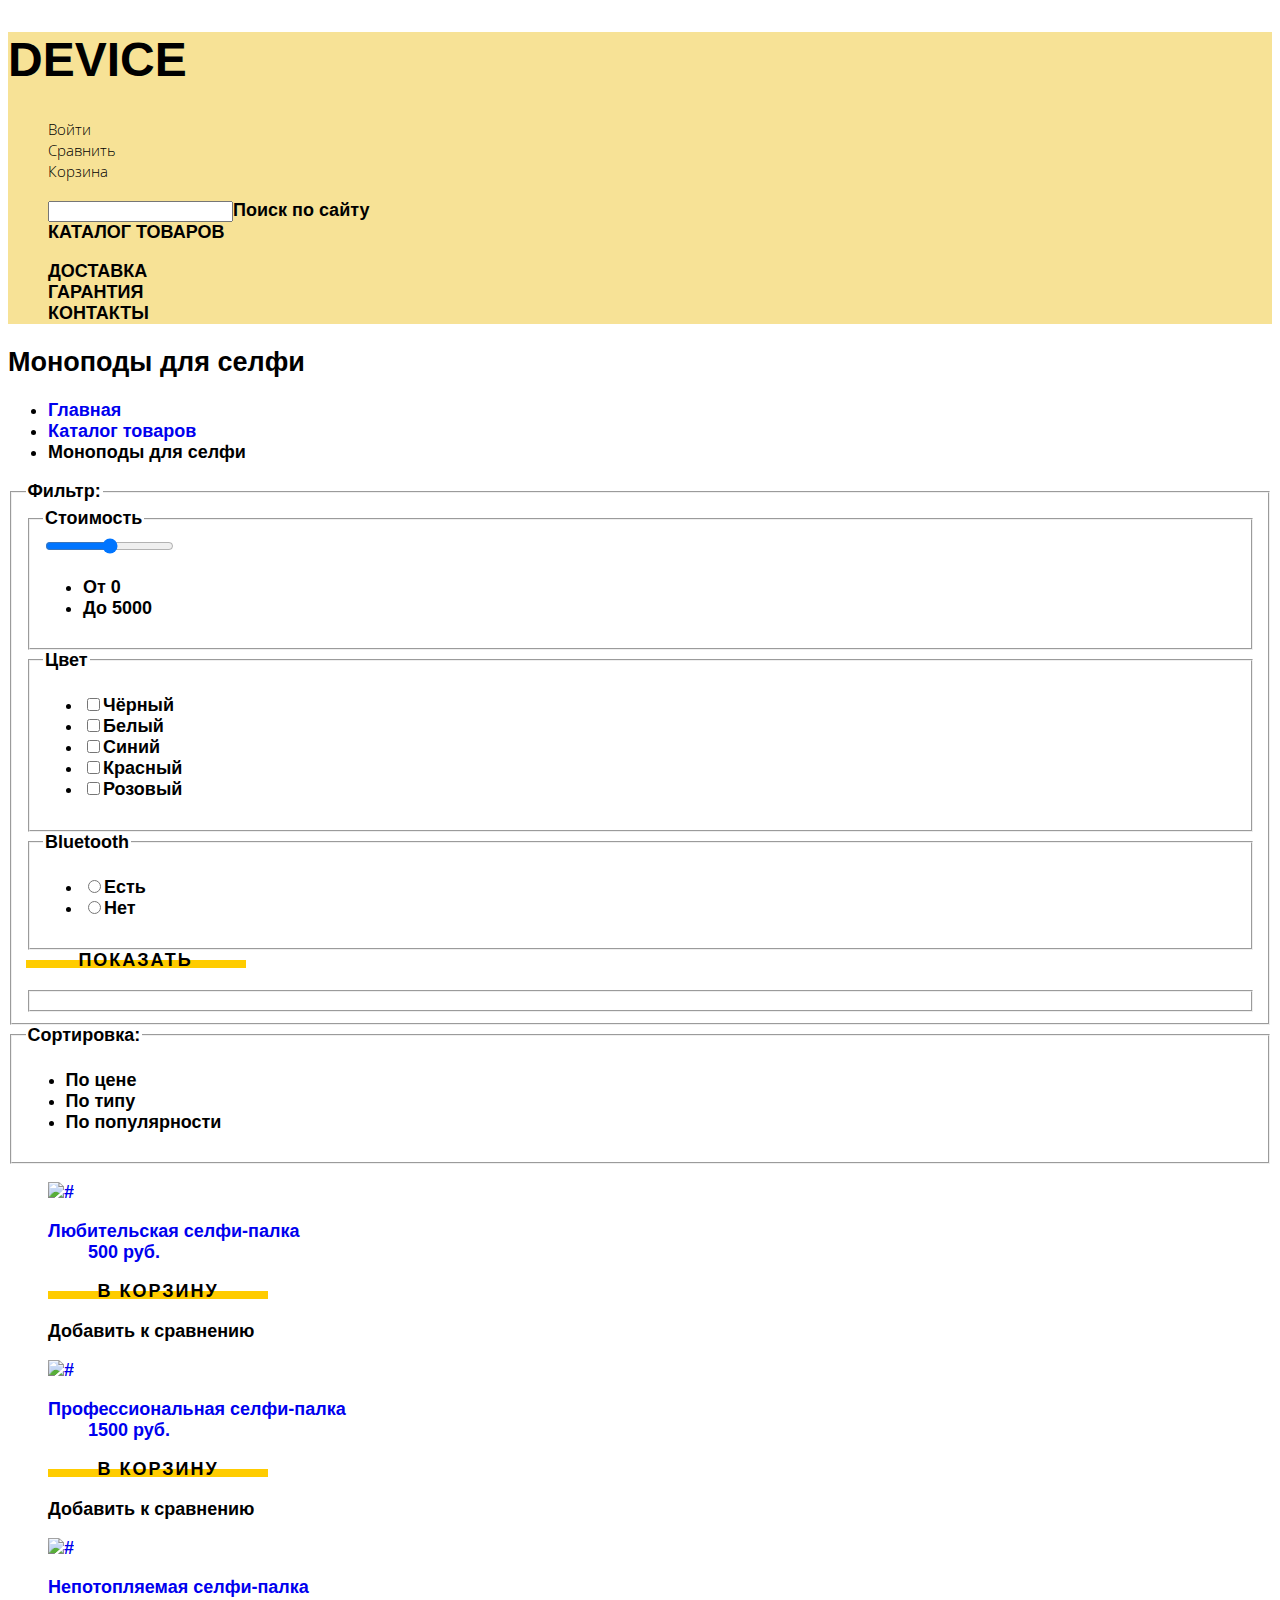
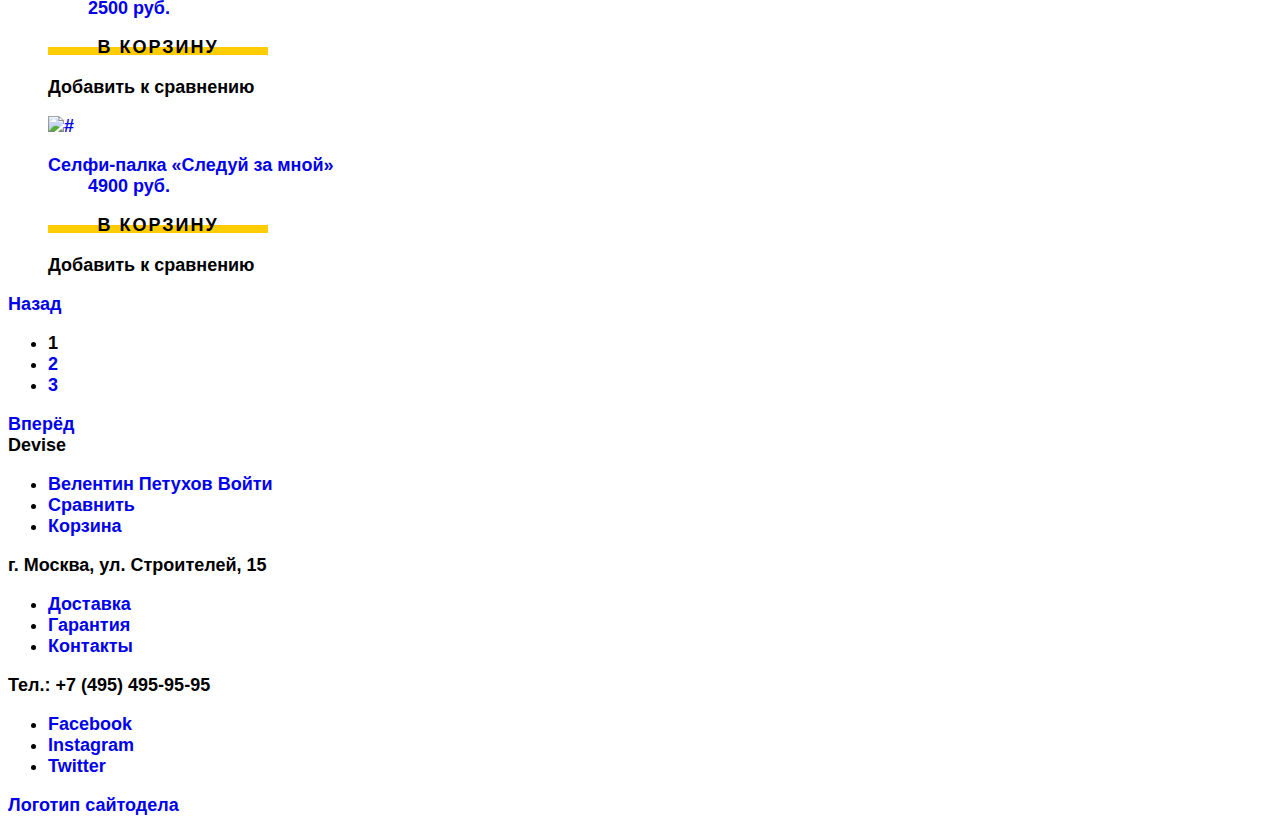
==== commit c032e354: "Добавил немного стилей для кнопкой и эллементов" ====
--- a/catalog.html
+++ b/catalog.html
@@ -3,10 +3,12 @@
 <head>
   <meta charset="UTF-8">
   <title>Devise</title>
+  <link href="https://fonts.googleapis.com/css?family=Open+Sans:300&display=swap&subset=cyrillic" rel="stylesheet">
+  <link rel="stylesheet" type="text/css" href="style.css">
 </head>
 <body>
   <header>
-    <h1 class="logo">Device</h1>
+    <h1 class="logo"><a>Device</a></h1>
     <nav class="header-navigation">
       <h2 class="hidden">Навигация</h2>
       <div class="column column-right">
@@ -274,22 +276,24 @@
     </div>
   </main>
   <footer>
-    <div class="container">
-      <section class="footer-navigation">
+    <div class="container footer-navigation">
+      <section class="footer-navigation__user">
         <h3 class="hidden">Нижняя навигация</h3>
-        <a><b>Devise</b></a>
-        <ul class="footer-navigation__list-user">
+        <b>Devise</b>
+        <ul class="footer-navigation__user-list">
           <li class="footer-navigation__user-item"><a href="#">Велентин Петухов <span>Войти</span></a></li>
           <li class="footer-navigation__user-iten"><a href="#">Сравнить</a></li>
           <li class="footer-navigation__user-item"><a href="#">Корзина</a></li>
         </ul>
-        <p>г. Москва, ул. Строителей, 15</p>
-        <ul class="footer-navigation__list-site">
-          <li class="footer-navigation__site-item"><a href="#">Доставка</a></li>
-          <li class="footer-navigation__site-item"><a href="#">Гарантия</a></li>
-          <li class="footer-navigation__site-item"><a href="#">Контакты</a></li>
+      </section>
+      <section class="footer-navigation__site">
+        <p aria-label="Адрес">г. Москва, ул. Строителей, 15</p>
+        <ul class="footer-navigation__site-list">
+            <li class="footer-navigation__site-item"><a href="#">Доставка</a></li>
+            <li class="footer-navigation__site-item"><a href="#">Гарантия</a></li>
+            <li class="footer-navigation__site-item"><a href="#">Контакты</a></li>
         </ul>
-        <p>Тел.: +7 (495) 495-95-95</p>
+        <p aria-label="Телефон">Тел.: +7 (495) 495-95-95</p>
       </section>
       <section class="social">
         <h3 class="hidden">Социальные сети и вебстудия</h3>
@@ -303,5 +307,4 @@
     </div>
   </footer>
 </body>
-
 </html>--- a/style.css
+++ b/style.css
@@ -0,0 +1,248 @@
+@font-face {
+  font-family: 'Gilroy';
+  src: url(fonts/gilroyextrabold.woff2);
+  font-weight: 800;
+  font-style: normal;
+}
+
+@font-face {
+  font-family: 'Gilroy';
+  src: url(fonts/gilroylight.woff2);
+  font-weight: 300;
+  font-style: normal;
+}
+
+* {
+ -webkit-box-sizing: border-box;
+    -moz-box-sizing: border-box;
+         box-sizing: border-box;
+}
+
+body {
+  font-family: 'Giltoy', Helvetica, Arial, sans-serif;
+  font-size: 18px;
+  font-weight: 800;
+}
+
+a {text-decoration: none;}
+
+.hidden {
+  position: absolute;
+  width: 1px;
+  height: 1px;
+  margin: -1px;
+  padding: 0;
+  overflow: hidden;
+  border: 0;
+  clip: rect(0 0 0 0)
+}
+
+/*КНОПКА*/
+.button {
+  text-transform: uppercase;
+  letter-spacing: 2px;
+  position: relative;
+  width: 220px;
+  height: 40px;
+  display: block;
+  color: rgb(0, 0, 0);
+  text-align: center;
+}
+
+.button::after {
+  content: "";
+  position: absolute;
+  display: block;
+  background-color: rgba(255, 204, 0);
+  width: 220px;
+  height: 8px;
+  bottom: 22px;
+  z-index: -1;
+}
+
+.button:hover::after,
+.button:focus::after  {
+  height: 40px;
+  bottom: 6px;
+}
+
+.button:active {color: rgba(0, 0, 0, 0.3);}
+
+/*ШАПКА*/
+
+header {background-color: #f7e296;}
+
+header a{
+  text-transform: uppercase;
+  color: black;
+}
+
+header a:hover,
+header a:focus {opacity: 0.6;}
+
+header a:active {opacity: 0.3;} 
+
+header ul {list-style: none;}
+
+.logo {font-size: 48px;}
+ 
+.header-navigation__user-list a{
+  font-family: "Open Sans", Arial, Helvetica, sans-serif;
+  font-weight: 300;
+  text-transform: none;
+  font-size: 15px;
+}
+
+.search__input {
+  background-color: transparent;
+  border: 0;
+  color: rgba(0, 0, 0, 0.3);
+  height: 48px;
+  width: 356px;
+}
+.search__input::-webkit-input-placeholder {color: rgba(0, 0, 0, 0.3);} 
+.search__input::-moz-placeholder {color: rgba(0, 0, 0, 0.3);}
+
+.search__input:hover {color: rgba(0, 0, 0, 0.6);}
+.search__input:hover::-moz-placeholder {color: rgba(0, 0, 0, 0.6);}
+.search__input:hover::-webkit-input-placeholder {color: rgba(0, 0, 0, 0.6);}
+
+.search__input:focus {
+  outline: none;
+  border-bottom: 2px solid black;
+}
+
+.search__button {
+  margin-left: 0;
+  background-color: transparent;
+  border: 2px solid black;
+  padding: 15px;
+  height: 50px;
+  color: black;
+  /* display: none; */
+}
+
+/*.search__input:focus + .search__button {display: inline-block;}*/
+
+.search__button:hover {
+  background-color: black;
+  color: rgba(255, 255, 255, 1);
+}
+
+.search__button:active,
+.search__button:focus {
+  outline: none;
+  color: rgba(255, 255, 255, 0.3);}
+
+.header-navigation__catalog-list {display: none;}
+
+.header-navigation__catalog-list a{
+  font-family: "Open Sans", Arial, Helvetica, sans-serif;
+  font-weight: 300;
+  text-transform: none;
+  font-size: 15px;
+  line-height: 36px;
+  font-weight: 300;
+}
+
+.header-navigation__goods-item__catalog:hover .header-navigation__catalog-list {display: block;}
+
+
+
+/*ОСНОВНОЕ СОДЕРЖАНИЕ*/
+/*СЛАЙДЕР*/
+
+.good__number {
+  font-size: 179px; 
+  margin: 0;
+  color: black;
+}
+
+.slider-promo__good__description b {
+  font-size: 47px;
+  line-height: 56px;
+}
+
+.slider-promo__good__description p {
+  font-family: "Open Sans", Arial, Helvetica, sans-serif;
+  font-size: 15px;
+  font-weight: 300;
+  line-height: 30px;
+  font-weight: 300;
+}
+
+.slider-promo__good__feature b,
+.slider-promo__good__feature tr {
+  font-family: 'Giltoy', Helvetica, Arial, sans-serif;
+  font-weight: 300;
+  font-size: 36px;
+}
+
+.slider-promo__good__feature th,
+.slider-promo__good__feature span {
+  font-family: "Open Sans", Arial, Helvetica, sans-serif;
+  font-size: 13px;
+  font-weight: 300;
+}
+
+.catalog-categories__list {
+  list-style: none;
+  height: 240px;
+  margin: 0;
+  padding: 0;
+}
+
+.catalog-categories__item {
+  display: block;
+  float: left;
+  padding: 0;
+  margin: 0;
+  width: 160px;
+  height: 240px;
+  margin-right: 40px;
+}
+
+.catalog-categories__item:last-of-type {margin-right: 0;}
+
+.catalog-categories__item a {color: black;}
+
+.catalog-categories__item figure{
+  padding: 0;
+  margin: 0;
+  width: 160px;
+  height: 240px;
+}
+.catalog-categories__item figcaption {
+  background-color: white;
+  height: 80px;
+  text-align: left;
+  font-size: 16px;
+  padding-top: 38px;
+}
+
+.item-img_bg-color {
+  width: 160px;
+  height: 160px;
+  background-color: #f7e296;
+  position: relative;
+}
+
+.item-img_bg-color img {
+  display: block;
+  position: absolute;
+  margin: 0 auto;
+  top: 50%;
+  left: 50%;
+  transform: translate(-50%, -50%);
+}
+
+.catalog-categories__item a:hover .item-img_bg-color,
+.catalog-categories__item a:focus .item-img_bg-color {
+  background-color: #f0c52e;
+}
+
+.catalog-categories__item a:active .item-img_bg-color img,
+.catalog-categories__item a:active figcaption {
+  opacity: 0.3;
+}
+/*ПОДВАЛ*/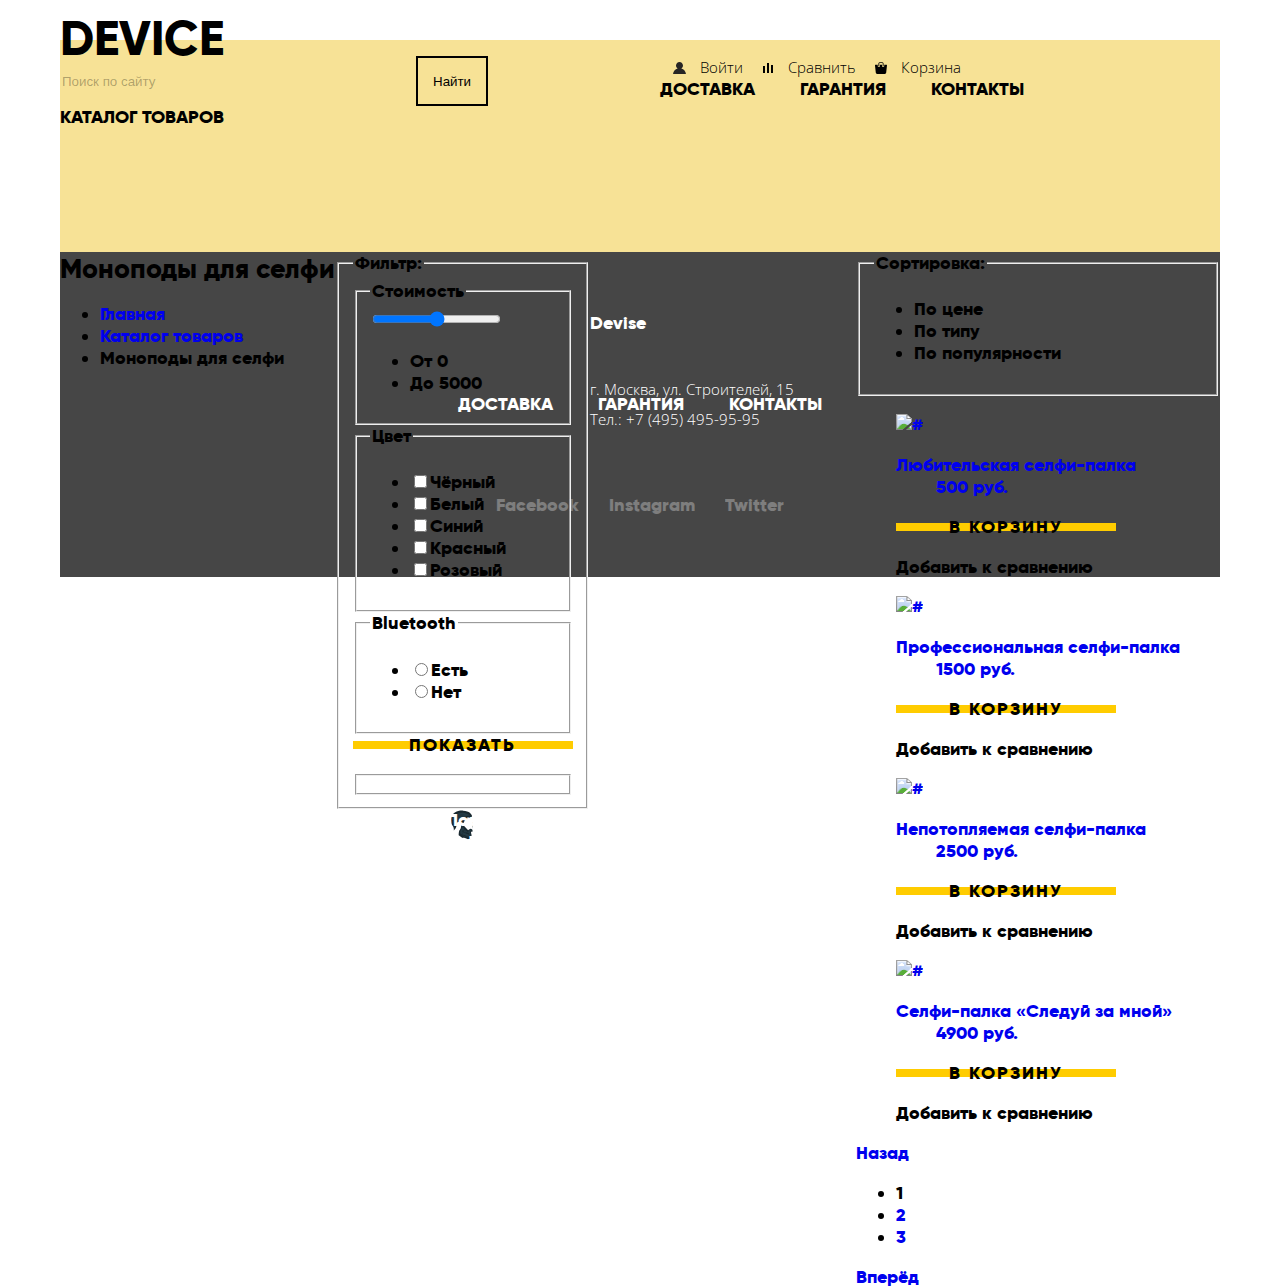
==== commit 5221ac50: "Доделал эффекты на главной" ====
--- a/catalog.html
+++ b/catalog.html
@@ -7,8 +7,9 @@
   <link rel="stylesheet" type="text/css" href="style.css">
 </head>
 <body>
+  <div class="bg-color-header"></div>
   <header>
-    <h1 class="logo"><a>Device</a></h1>
+    <h1 id="logo"><a class="logo" href="#">Device</a></h1>
     <nav class="header-navigation">
       <h2 class="hidden">Навигация</h2>
       <div class="column column-right">
@@ -37,30 +38,37 @@
             <li class="header-navigation__goods-item            
                        header-navigation__goods-item__search">
               <form action="#">
-                <label><input type="search">Поиск по сайту</label>
+                <input class="search__input" type="search" placeholder="Поиск по сайту"><input class="search__button" type="submit" value="Найти">
               </form>
             </li>
             <li class="header-navigation__goods-item
                        header-navigation__goods-item__catalog">
               <a href="#">Каталог товаров</a>
               <ul class="header-navigation__catalog-list">
-                <li class="header-navigation__catalog-item">
-                  <a href="#">Виртуальная реальность</a>
-                </li>
-                <li class="header-navigation__catalog-item">
-                  <span>Моноподы для селфи</span>
-                </li>
-                <li class="header-navigation__catalog-item">
-                  <a href="#">Экшн-камеры</a>
-                </li>
-                <li class="header-navigation__catalog-item">
-                  <a href="#">Фитнес-браслеты</a>
-                </li>
-                <li class="header-navigation__catalog-item">
-                  <a href="#">Умные часы</a></li>
-                <li class="header-navigation__catalog-item">
-                  <a href="#">Квадрокоптеры</a>
-                </li>
+                <div class="catalog-item_column">
+                  <li class="header-navigation__catalog-item">
+                    <a href="#">Виртуальная реальность</a>
+                  </li>
+                  <li class="header-navigation__catalog-item">
+                    <a href="#">Моноподы для селфи</a>
+                  </li>
+                  <li class="header-navigation__catalog-item">
+                    <a href="#">Экшн-камеры</a>
+                  </li>
+                </div><!--
+                --><div class="catalog-item_column">
+                  <li class="header-navigation__catalog-item">
+                    <a href="#">Фитнес-браслеты</a>
+                  </li>
+                  <li class="header-navigation__catalog-item">
+                    <a href="#">Умные часы</a>
+                  </li>
+                </div><!--
+                --><div class="catalog-item_column">
+                  <li class="header-navigation__catalog-item">
+                    <a href="#">Квадрокоптеры</a>
+                  </li>
+                </div>
               </ul>
             </li>
           </ul>
--- a/style.css
+++ b/style.css
@@ -1,13 +1,13 @@
+@font-face {
+  font-family: 'Gilroy ExtraBold';
+  src: url(fonts/gilroyextrabold.woff2) format('woff2');
+  font-weight: 800;
+  font-style: normal;
+}
+
 @font-face {
   font-family: 'Gilroy';
-  src: url(fonts/gilroyextrabold.woff2);
-  font-weight: 800;
-  font-style: normal;
-}
-
-@font-face {
-  font-family: 'Gilroy';
-  src: url(fonts/gilroylight.woff2);
+  src: url(fonts/gilroylight.woff2) format('woff2');
   font-weight: 300;
   font-style: normal;
 }
@@ -18,13 +18,19 @@
          box-sizing: border-box;
 }
 
+*:focus {outline: none;}
+ 
 body {
-  font-family: 'Giltoy', Helvetica, Arial, sans-serif;
+  font-family: 'Gilroy ExtraBold', Helvetica, Arial, sans-serif;
   font-size: 18px;
   font-weight: 800;
+  padding: 0;
+  margin: 0 auto;
+  width: 1160px;
 }
 
 a {text-decoration: none;}
+h1, h2, h3, h4, b {font-weight: 800; margin: 0; padding: 0;}
 
 .hidden {
   position: absolute;
@@ -37,7 +43,16 @@
   clip: rect(0 0 0 0)
 }
 
+.column-left {float: left;}
+.column-right {float: right;}
+.column {width: 560px;}
+.main-container {margin-bottom: 80px; height: 580px; padding-top: 60px;}
+.container.footer-navigation {padding: 60px 0; height: 325px;}
+
 /*КНОПКА*/
+
+button {all: unset;}
+
 .button {
   text-transform: uppercase;
   letter-spacing: 2px;
@@ -47,6 +62,7 @@
   display: block;
   color: rgb(0, 0, 0);
   text-align: center;
+  z-index: 0;
 }
 
 .button::after {
@@ -56,21 +72,86 @@
   background-color: rgba(255, 204, 0);
   width: 220px;
   height: 8px;
-  bottom: 22px;
+  bottom: 25px;
   z-index: -1;
 }
+
+button.button::after {bottom: 16px;}
 
 .button:hover::after,
 .button:focus::after  {
   height: 40px;
-  bottom: 6px;
+  bottom: 7px;
+}
+
+button.button:hover::after,
+button.button:focus::after {
+  bottom: -2px;
 }
 
 .button:active {color: rgba(0, 0, 0, 0.3);}
 
+/*КНОПКА В СЕРВИСАХ*/
+.services__item .button, 
+.services__item .button::after {width: 160px;}
+
+.services__item .button:active {color: rgb(247, 225, 132);}
+.services__item .button:active::after {
+  width: 278px;
+  background-color: black;
+}
+
+/*КНОПКА В О НАС И КОНТАКТЫ*/
+.main-container .button {font-size: 16px;}
+.main-container .button::after {bottom: 26px;}
+.main-container .button:hover::after, .main-container .button:focus::after {bottom: 9px;}
+
+/*ИКОНКИ В МЕНЮ ПОЛЬЗОВАТЕЛЯ*/
+
+.header-navigation__user-item a,
+.footer-navigation__user-item a {position: relative;}
+
+.header-navigation__user-item a::before,
+.footer-navigation__user-item a::before {
+  content: "";
+  position: absolute;
+  display: block;
+  height: 13px;
+  width: 13px;
+  top: 4px;
+  left: -27px;
+  background-repeat: no-repeat;
+  background-position: center;
+}
+
+.header-navigation__user-item__login a::before,
+.footer-navigation__user-item__login a::before {background-image: url(img/icons/user-menu/login.svg);}
+
+.header-navigation__user-item__compare a::before,
+.footer-navigation__user-item__compare a::before {background-image: url(img/icons/user-menu/compare.svg);}
+
+.header-navigation__user-item__cart a::before,
+.footer-navigation__user-item__cart a::before {background-image: url(img/icons/user-menu/cart.svg);}
+
+/*\\\\\\\\\\\\\\\\\\\\\\\\\\\\\\\\\\\\\\\\\\\\\\\\\\\\\\\\\\\\*/
+
+.bg-color-header {
+  background-color: #f7e296;
+  width: 1160px;
+  height: 300px;
+  position: absolute;
+  z-index: -1;
+  top: 40px;
+}
+
 /*ШАПКА*/
 
-header {background-color: #f7e296;}
+header {
+  margin-bottom: 80px;
+  margin-top: 22px;
+  width: 1160px;
+  height: 150px;
+}
 
 header a{
   text-transform: uppercase;
@@ -79,13 +160,26 @@
 
 header a:hover,
 header a:focus {opacity: 0.6;}
-
 header a:active {opacity: 0.3;} 
 
-header ul {list-style: none;}
-
-.logo {font-size: 48px;}
- 
+header ul {
+list-style: none;
+padding: 0;
+margin: 0;
+}
+
+#logo,
+.logo {
+  font-size: 48px;
+  line-height: 34px;
+}
+
+.header-navigation__user-item,
+.header-navigation__services-item {
+  display: inline-block;
+  margin-left: 40px;
+}
+
 .header-navigation__user-list a{
   font-family: "Open Sans", Arial, Helvetica, sans-serif;
   font-weight: 300;
@@ -108,7 +202,6 @@
 .search__input:hover::-webkit-input-placeholder {color: rgba(0, 0, 0, 0.6);}
 
 .search__input:focus {
-  outline: none;
   border-bottom: 2px solid black;
 }
 
@@ -134,7 +227,30 @@
   outline: none;
   color: rgba(255, 255, 255, 0.3);}
 
-.header-navigation__catalog-list {display: none;}
+.header-navigation__catalog-list {
+  display: none;
+  width: 1160px;
+  height: 175px;
+  position: absolute;
+  background-color: #f7e296;
+  z-index: 1;
+  padding-top: 30px;
+}
+
+.catalog-item_column {
+  display: inline-block;
+  width: 180px;
+  height: 100px;
+  float: left;
+  margin: 0;
+  margin-right: 55px;
+}
+
+.catalog-item_column:nth-last-of-type(2) {width: 125px;}
+.catalog-item_column:last-of-type {
+  width: 112px;
+  margin-right: 0;
+}
 
 .header-navigation__catalog-list a{
   font-family: "Open Sans", Arial, Helvetica, sans-serif;
@@ -145,22 +261,39 @@
   font-weight: 300;
 }
 
-.header-navigation__goods-item__catalog:hover .header-navigation__catalog-list {display: block;}
-
-
+.header-navigation__goods-item__catalog:hover .header-navigation__catalog-list {
+  display: block;
+}
 
 /*ОСНОВНОЕ СОДЕРЖАНИЕ*/
+main {width: 1160px;}
+
 /*СЛАЙДЕР*/
 
 .good__number {
-  font-size: 179px; 
-  margin: 0;
-  color: black;
-}
-
+  position: absolute;
+  top: -25px;
+  right: 40px;
+  font-size: 179px;
+  line-height: 120px;
+  color: white;
+  z-index: -1;
+}
+
+.slider-promo__good {
+  height: inherit;
+  position: relative;
+
+}
+.slider-promo__good-2,
+.slider-promo__good-3 {
+  display: none;
+}
+.slider-promo__good__description {  padding-top: 80px;}
 .slider-promo__good__description b {
   font-size: 47px;
   line-height: 56px;
+  width: 395px;
 }
 
 .slider-promo__good__description p {
@@ -184,6 +317,14 @@
   font-size: 13px;
   font-weight: 300;
 }
+
+.slider-promo {
+  width: 100%;
+  height: 500px;
+  margin-bottom: 80px;
+}
+
+/*КАТЕГОРИИ ТОВАРОВ*/
 
 .catalog-categories__list {
   list-style: none;
@@ -230,7 +371,6 @@
 .item-img_bg-color img {
   display: block;
   position: absolute;
-  margin: 0 auto;
   top: 50%;
   left: 50%;
   transform: translate(-50%, -50%);
@@ -238,11 +378,265 @@
 
 .catalog-categories__item a:hover .item-img_bg-color,
 .catalog-categories__item a:focus .item-img_bg-color {
-  background-color: #f0c52e;
+  background-color: #ffc600;
 }
 
 .catalog-categories__item a:active .item-img_bg-color img,
 .catalog-categories__item a:active figcaption {
   opacity: 0.3;
 }
-/*ПОДВАЛ*/+
+.catalog-categories {margin-bottom: 80px;}
+
+/*СЕРВИСЫ*/
+
+.services {
+  width: 100%;
+  height: 370px;
+  margin-bottom: 80px;
+}
+
+.bg-color-services {
+  background-color: #e5e5e5;
+  width: 100%;
+  height: 288px;
+  position: relative;
+  z-index: -1;
+  top: 100px;
+}
+
+.services__list {
+  width: 284px;
+  height: 320px;
+  margin: 0;
+  padding: 80px 0;
+  border-right: 7px solid black;
+  list-style: none;
+}
+
+.services__item {
+  margin-bottom: 24px;
+  height: 40px;
+  width: 278px;
+}
+
+.services__item:last-of-type {margin-bottom: 0;}
+
+
+.services__description {
+  width: 760px; 
+  height: 200px;
+  margin-top: 70px;
+}
+
+.services__description h3 {
+font-size: 47px;
+line-height: 48px;
+margin-bottom: 40px;
+}
+
+.services__description p {
+  font-family: "Open Sans", Arial, Helvetica, sans-serif;
+  font-size: 15px;
+  line-height: 30px;
+  font-weight: 300;
+  width: 435px;
+  margin: 0;
+}
+
+.services__description::before {
+  content: "";
+  display: block;
+  float: right;
+  position: relative;
+  width: 200px;
+  height: 200px;
+  right: 70px;
+}
+
+.services__description__delivery::before {
+  background-image: url(img/icons/services/1_delivery.svg);
+  background-repeat: no-repeat;
+  background-position: center;
+}
+
+.services__description__warranty::before {
+  background-image: url(img/icons/services/2_warranty.svg);
+  background-repeat: no-repeat;
+  background-position: center;
+}
+
+.services__description__credit::before {
+  background-image: url(img/icons/services/3_credit.svg);
+  background-repeat: no-repeat;
+  background-position: center;
+}
+
+.services__description__warranty,
+.services__description__credit {display: none;}
+
+/*Бренды*/
+
+.brands__list {
+  list-style: none;
+}
+
+.brands__item {
+  display: inline-block;
+  position: relative;
+}
+
+.brands__item::before {
+  content: "";
+  position: absolute;
+  top: 0;
+  left: 0;
+  right: 0;
+  bottom: 0;
+}
+
+.brands__item:nth-of-type(1):hover::before {background-image: url(img/parthers/dji-_1_hover.png);}
+.brands__item:nth-of-type(2):hover::before {background-image: url(img/parthers/sp-ggts_2_hover.png);}
+.brands__item:nth-of-type(3):hover::before {background-image: url(img/parthers/go-pro_3_hover.png);}
+.brands__item:nth-of-type(4):hover::before {background-image: url(img/parthers/vive_4_hover.png);}
+
+.brands {margin-bottom: 80px;}
+
+/*О НАС И КОНТАКТЫ*/
+
+.about-us, .contacts {display: inline-block; position: relative;}
+.about-us h3, .contacts h3 {font-size: 47px; margin-bottom: 60px;}
+.about-us p, .contacts p {
+  font-family: "Open Sans", Arial, Helvetica, sans-serif;
+  font-size: 15px;
+  line-height: 30px;
+  font-weight: 300;
+  margin: 0;
+  margin-bottom: 40px;
+}
+
+.about-us::before, .contacts::before {
+  content: "";
+  position: absolute;
+  display: block;
+  width: 80px;
+  height: 7px;
+  top: -53px;
+  background-color: black;
+}
+
+.about-us ul {
+  list-style: url(img/icons/slider-button.png); 
+  margin: 0;
+  margin-top: 46px;
+  margin-bottom: 81px;
+  padding: 0;
+  padding-left: 16px;
+}
+
+.about-us li {
+  font-size: 16px;
+  margin: 0;
+  padding: 0;
+  padding-left: 25px;
+  margin-bottom: 27px;
+}
+
+.about-us li:last-of-type {margin-bottom: 0;}
+
+.contacts img {margin-bottom: 80px;}
+
+/*ПОДВАЛ*/
+footer {
+  background-color: #464646;
+  color: white;
+}
+
+footer a {color: white;}
+
+.footer-navigation__user-list a {opacity: 0.7;}
+.social__list a {opacity: 0.3;}
+
+footer a:hover,
+footer a:focus {opacity: 0.6;}
+.footer-navigation__user-list a:hover,
+.footer-navigation__user-list a:focus {opacity: 1;}
+.social__list a:hover,
+.social__list a:focus {opacity: 0,7;}
+
+footer a:active, 
+.footer-navigation__user-list a:active {opacity: 0.3;}
+.social__list a:active {opacity: 0.1;}
+
+footer .logo {
+  text-transform: uppercase;
+  color: #ffc600;
+}
+.footer-navigation__user {margin-bottom: 40px;}
+.footer-navigation__user-list a{
+  font-family: "Open Sans", Arial, Helvetica, sans-serif;
+  font-weight: 300;
+  text-transform: none;
+  font-size: 15px;
+}
+
+.footer-navigation__site-list {text-transform: uppercase;}
+
+.footer-navigation p {
+  font-family: "Open Sans", Arial, Helvetica, sans-serif;
+  font-size: 15px;
+  line-height: 30px;
+  font-weight: 300;
+  padding: 0;
+  margin: 0;
+}
+
+.footer-navigation a,
+.footer-navigation ul,
+.footer-navigation li,
+.footer-navigation p {display: inline-block;}
+
+.footer-navigation__user-list, .footer-navigation__phone, .social__studio {float: right;}
+
+.footer-navigation ul {
+  list-style: none;
+  margin: 0;
+  padding: 0;
+}
+
+.social {height: 32px;}
+
+.footer-navigation__site {margin-bottom: 60px;}
+
+.footer-navigation__site, .social {position: relative;}
+
+.footer-navigation__site-list,
+.social__list {
+  position: absolute;
+  height: inherit;
+  top: 50%;
+  left: 50%;
+  transform: translate(-50%, -50%);
+}
+
+.footer-navigation__user-item:not(:first-of-type) {margin-left: 65px;}
+.footer-navigation__site-item:not(:first-of-type) {margin-left: 40px;}
+.social__item:not(:first-of-type) {margin-left: 25px;}
+
+.social__link {
+  height: 32px;
+  width: 32px;
+}
+
+.social__link_fb {background: url(img/icons/social/fb.svg) no-repeat center;}
+
+.social__link_inst {background: url(img/icons/social/inst.svg) no-repeat center;}
+
+.social__link_twtr {background: url(img/icons/social/twitter.svg) no-repeat center;}
+
+.social__studio {
+  height: 32px;
+  width: 32px;
+  background: url(img/icons/logo.svg) no-repeat center;
+  background-size: cover;
+}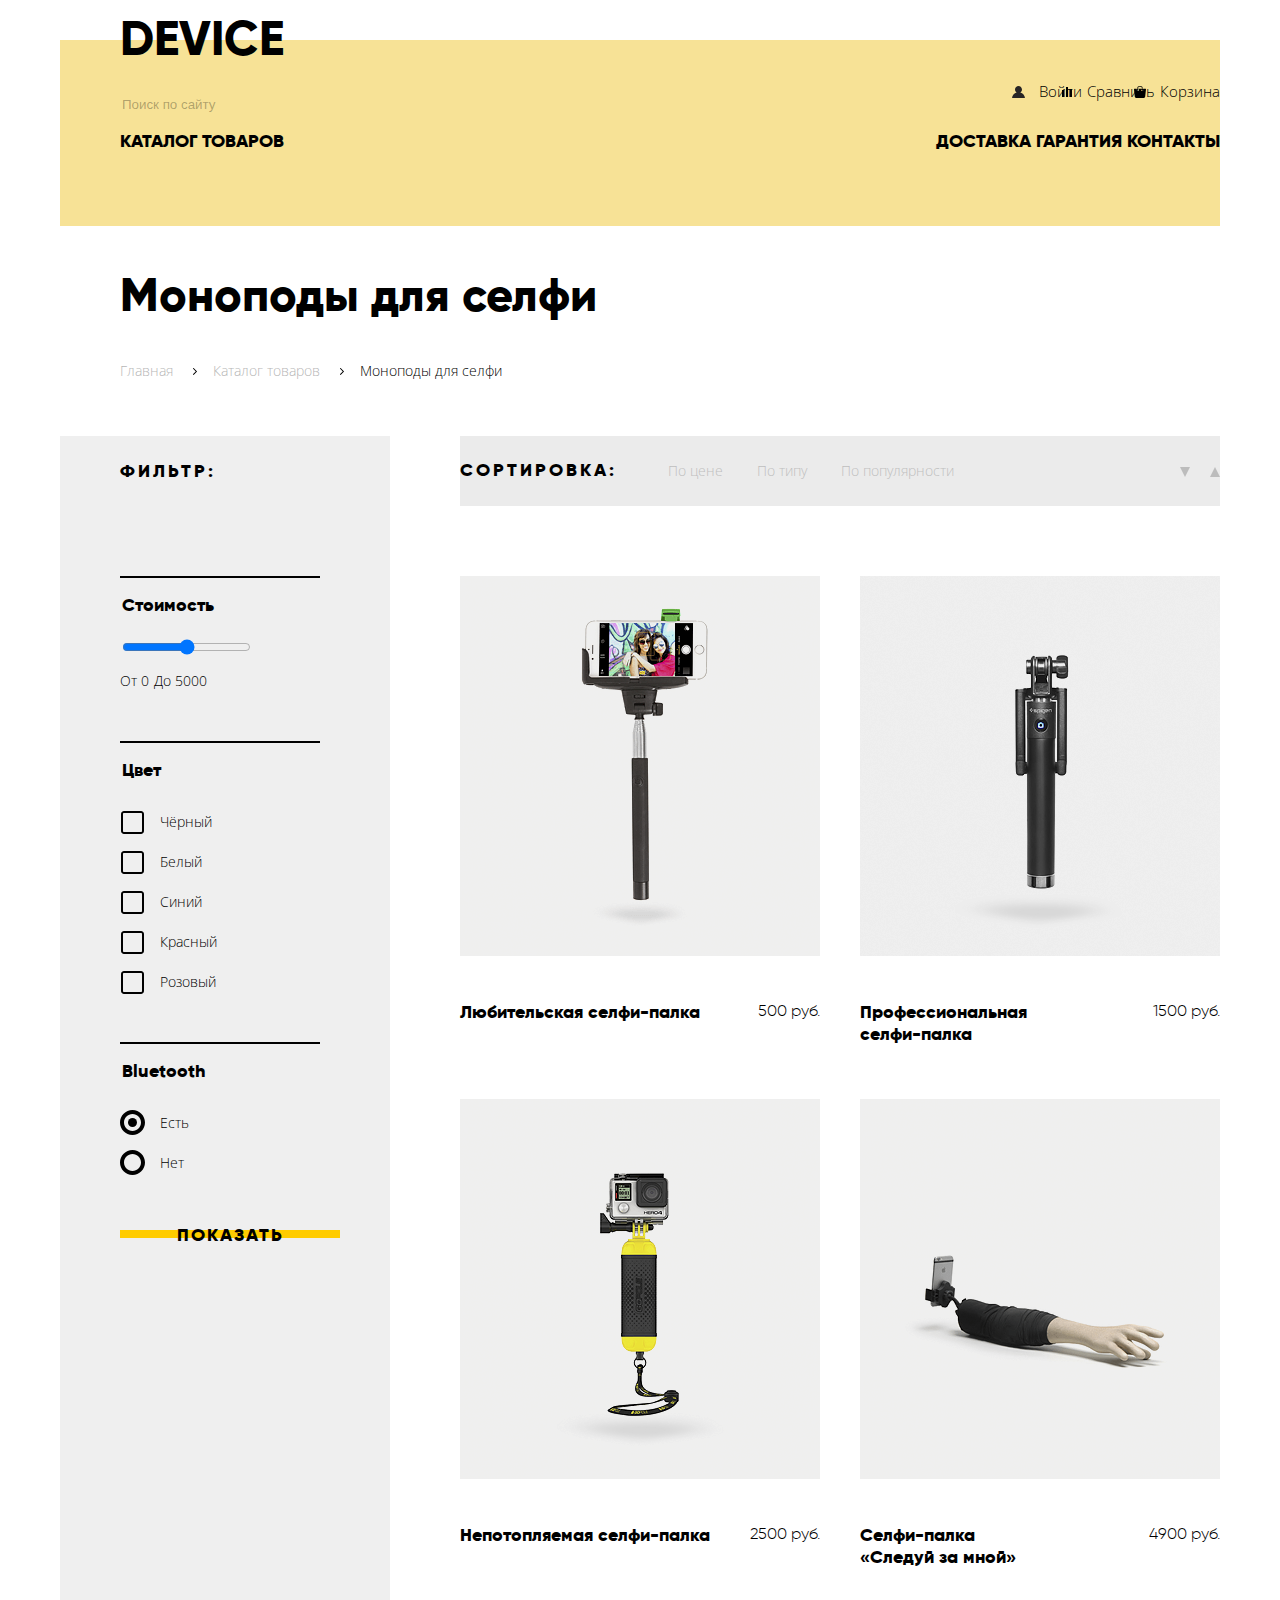
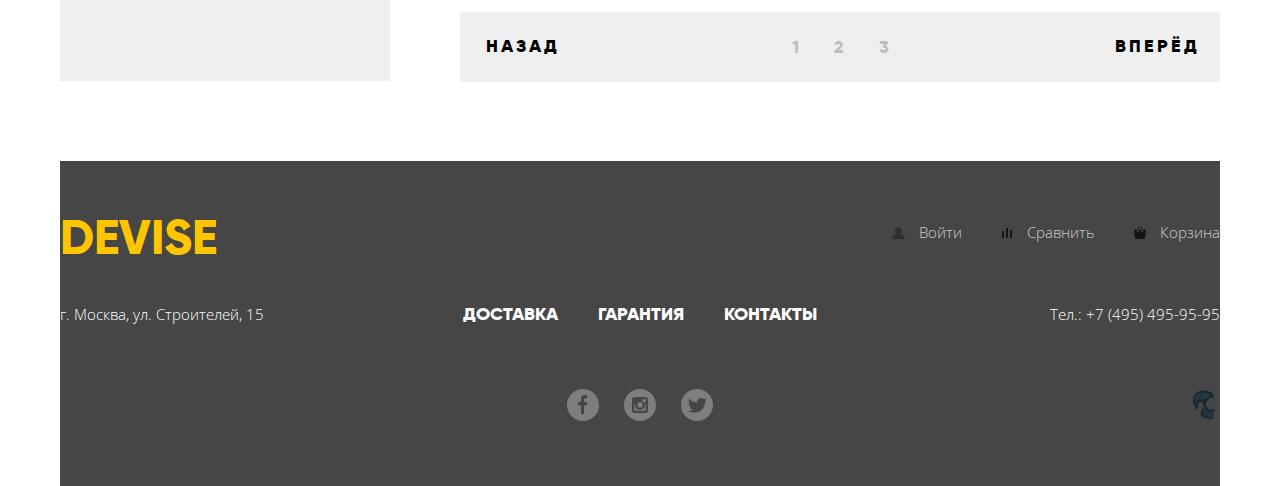
==== commit 40ae51b4: "Доделал оформление наведений" ====
--- a/catalog.html
+++ b/catalog.html
@@ -7,104 +7,99 @@
   <link rel="stylesheet" type="text/css" href="style.css">
 </head>
 <body>
-  <div class="bg-color-header"></div>
   <header>
     <h1 id="logo"><a class="logo" href="#">Device</a></h1>
     <nav class="header-navigation">
       <h2 class="hidden">Навигация</h2>
-      <div class="column column-right">
-        <section class="header-navigation__user">
-          <h3 class="hidden">Пользотельская навигация</h3>
-          <ul class="header-navigation__user-list">
-            <li class="header-navigation__user-item        
-                       header-navigation__user-item__login">
-              <a href="#">Войти</a>
-            </li>
-            <li class="header-navigation__user-item        
-                       header-navigation__user-item__compare">
-              <a href="#">Сравнить</a>
-            </li>
-            <li class="header-navigation__user-item        
-                       header-navigation__user-item__cart">
-              <a href="#">Корзина</a>
-            </li>
-          </ul>
-        </section>
-      </div>
+      <section class="header-navigation__user">
+        <h3 class="hidden">Пользотельская навигация</h3>
+        <form class="search-form" action="#">
+            <input class="search__input"
+                   type="search"
+                   placeholder="Поиск по сайту"><!--
+            --><input class="search__button"
+                   type="submit"
+                   value="Найти">
+        </form>
+        <ul class="header-navigation__user-list">
+          <li class="header-navigation__user-item        
+                     header-navigation__user-item__login">
+            <a href="#">Войти</a>
+          </li>
+          <li class="header-navigation__user-item        
+                     header-navigation__user-item__compare">
+            <a href="#">Сравнить</a>
+          </li>
+          <li class="header-navigation__user-item        
+                     header-navigation__user-item__cart">
+            <a href="#">Корзина</a>
+          </li>
+        </ul>
+      </section>
       <section class="header-navigation__site">
         <h3 class="hidden">Навигация по сайту</h3>
-        <div class="column column-left">
-          <ul class="header-navigation__site__goods-list">
-            <li class="header-navigation__goods-item            
-                       header-navigation__goods-item__search">
-              <form action="#">
-                <input class="search__input" type="search" placeholder="Поиск по сайту"><input class="search__button" type="submit" value="Найти">
-              </form>
-            </li>
-            <li class="header-navigation__goods-item
-                       header-navigation__goods-item__catalog">
-              <a href="#">Каталог товаров</a>
-              <ul class="header-navigation__catalog-list">
-                <div class="catalog-item_column">
-                  <li class="header-navigation__catalog-item">
-                    <a href="#">Виртуальная реальность</a>
-                  </li>
-                  <li class="header-navigation__catalog-item">
-                    <a href="#">Моноподы для селфи</a>
-                  </li>
-                  <li class="header-navigation__catalog-item">
-                    <a href="#">Экшн-камеры</a>
-                  </li>
-                </div><!--
-                --><div class="catalog-item_column">
-                  <li class="header-navigation__catalog-item">
-                    <a href="#">Фитнес-браслеты</a>
-                  </li>
-                  <li class="header-navigation__catalog-item">
-                    <a href="#">Умные часы</a>
-                  </li>
-                </div><!--
-                --><div class="catalog-item_column">
-                  <li class="header-navigation__catalog-item">
-                    <a href="#">Квадрокоптеры</a>
-                  </li>
-                </div>
-              </ul>
-            </li>
-          </ul>
-        </div>
-        <div class="colum-right">
-          <ul class="header-navigation__site__services-list">
-            <li class="header-navigation__services-item
-                       header-navigation__services-item__delivery">
-              <a href="#">Доставка</a>
-            </li>
-            <li class="header-navigation__services-item
-                       header-navigation__services-item__warranty">
-              <a href="#">Гарантия</a>
-            </li>
-            <li class="header-navigation__services-item
-                       header-navigation__services-item__contacts">
-              <a href="#">Контакты</a>
-            </li>
-          </ul>
-        </div>
+        <ul class="header-navigation__site__goods-list">
+          <li class="header-navigation__goods-item
+                      header-navigation__goods-item__catalog">
+            <a href="#">Каталог товаров</a>
+            <ul class="header-navigation__catalog-list">
+              <div class="catalog-item_column">
+                <li class="header-navigation__catalog-item">
+                  <a href="#">Виртуальная реальность</a>
+                </li>
+                <li class="header-navigation__catalog-item">
+                  <a href="#">Моноподы для селфи</a>
+                </li>
+                <li class="header-navigation__catalog-item">
+                  <a href="#">Экшн-камеры</a>
+                </li>
+              </div><!--
+              --><div class="catalog-item_column">
+                <li class="header-navigation__catalog-item">
+                  <a href="#">Фитнес-браслеты</a>
+                </li>
+                <li class="header-navigation__catalog-item">
+                  <a href="#">Умные часы</a>
+                </li>
+              </div><!--
+              --><div class="catalog-item_column">
+                <li class="header-navigation__catalog-item">
+                  <a href="#">Квадрокоптеры</a>
+                </li>
+              </div>
+            </ul>
+          </li>
+        </ul>
+        <ul class="header-navigation__site__services-list">
+          <li class="header-navigation__services-item
+                      header-navigation__services-item__delivery">
+            <a href="#">Доставка</a>
+          </li>
+          <li class="header-navigation__services-item
+                      header-navigation__services-item__warranty">
+            <a href="#">Гарантия</a>
+          </li>
+          <li class="header-navigation__services-item
+                      header-navigation__services-item__contacts">
+            <a href="#">Контакты</a>
+          </li>
+        </ul>
       </section>
     </nav>
   </header>
-  <main>
-    <div class="catalog-nav column-left">
+  <main class="catalog" style="height: 1410px; margin-bottom: 80px;">
+    <div class="catalog-nav">
       <h2>Моноподы для селфи</h2>
       <ul class="catalog-nav__list">
-        <li class="catalog-nav__item"><a href="#">Главная</a></li>
-        <li class="catalog-nav__item"><a href="#">Каталог товаров</a></li>
-        <li class="catalog-nav__item">Моноподы для селфи</li>
+        <li class="catalog-nav__item"><a href="#">Главная</a></li><!--
+        --><li class="catalog-nav__item"><a href="#">Каталог товаров</a></li><!--
+        --><li class="catalog-nav__item">Моноподы для селфи</li>
       </ul>
     </div>
-    <div class="column-left">
+    <div class="catalog-filtres column-left">
       <form class="filters__form">
         <fieldset class="filtres">
-          <legend class="filter__name">Фильтр:</legend>
+          <legend class="filtres__name">Фильтр:</legend>
           <fieldset class="filter 
                            filter__price">
             <legend class="filter__name">Стоимость</legend>
@@ -120,37 +115,42 @@
             <ul class="color__list">
               <li class="color__item">
                 <label>
-                  <input type="checkbox" 
-                         name="color" 
-                         value="Чёрный">Чёрный
-                </label>
-              </li>
-              <li class="color__item">
-                <label>
-                  <input type="checkbox" 
-                         name="color" 
-                         value="Blue">Белый
-                </label>
-              </li>
-              <li class="color__item">
-                <label>
-                  <input type="checkbox" 
-                         name="color" 
-                         value="White">Синий
-                </label>
-              </li>
-              <li class="color__item">
-                <label>
-                  <input type="checkbox" 
-                         name="color" 
-                         value="Red">Красный
-                </label>
-              </li>
-              <li class="color__item">
-                <label>
-                  <input type="checkbox" 
-                         name="color" 
-                         value="Pink">Розовый
+                  <input class="hidden color__input"
+                         type="checkbox" 
+                         name="color" 
+                         value="Чёрный"><span class="color__label">Чёрный</span>
+                </label>
+              </li>
+              <li class="color__item">
+                <label>
+                  <input class="hidden color__input"
+                         type="checkbox" 
+                         name="color" 
+                         value="Blue"><span class="color__label">Белый</span>
+                </label>
+              </li>
+              <li class="color__item">
+                <label>
+                  <input class="hidden color__input"
+                         type="checkbox" 
+                         name="color" 
+                         value="White"><span class="color__label">Синий</span>
+                </label>
+              </li>
+              <li class="color__item">
+                <label>
+                  <input class="hidden color__input"
+                         type="checkbox" 
+                         name="color" 
+                         value="Red"><span class="color__label">Красный</span>
+                </label>
+              </li>
+              <li class="color__item">
+                <label>
+                  <input class="hidden color__input"
+                         type="checkbox" 
+                         name="color" 
+                         value="Pink"><span class="color__label">Розовый</span>
                 </label>
               </li>
             </ul>
@@ -161,16 +161,18 @@
             <ul class="bluetooth__list">
               <li class="bluetooth__item">
                 <label>
-                  <input name="Bluetooth" 
+                  <input class="hidden bluetooth__input"
+                         name="Bluetooth" 
                          type="radio" 
-                         value="Yes">Есть
+                         value="Yes" checked><span class="bluetooth__label">Есть</span>
                 </label>
               </li>
               <li class="bluetooth__item">
                 <label>
-                  <input name="Bluetooth" 
+                  <input class="hidden bluetooth__input"
+                         name="Bluetooth" 
                          type="radio" 
-                         value="No">Нет
+                         value="No"><span class="bluetooth__label">Нет</span>
                 </label>
               </li>
             </ul>
@@ -179,138 +181,152 @@
             <input class="hidden" 
                    type="submit"><span class="button">Показать</span>
           </label>
-        <fieldset>
+        </fieldset>
       </form>
     </div>
     <div class="goods-catalog column-right">
-      <form class="goods-catalog__form" action="#">
-        <fieldset class="goods-catalog__sort-type">
-          <legend>Сортировка:</legend>
-          <ul class="sort-type__list">
-            <li class="sort-type__item">
-              <label>
-                <input class="hidden" type="radio" name="item-sort" value="price">По цене
-              </label>
-            </li>
-            <li class="sort-type__item">
-              <labe>
-                <input class="hidden" type="radio" name="item-sort" value="type">По типу
-                </label>
-            </li>
-            <li class="sort-type__item">
-              <label>
-                <input class="hidden" type="radio" name="item-sort" value="popular">По популярности
-              </label>
-            </li>
-          </ul>
-        </fieldset>
-      </form>
+      <div class="goods-catalog__sort-type">
+        <span class="filtres__name">Сортировка:</span><!--
+        --><ul class="sort-type__list">
+          <li class="sort-type__item"><a href="#">По цене</a></li>
+          <li class="sort-type__item"><a href="#">По типу</a></li>
+          <li class="sort-type__item"><a href="#">По популярности</a></li>
+        </ul>
+        <div class="sort-type__sort-arrow">
+          <a class="sort-type__to-increase" href=""></a><!--
+          --><a class="sort-type__to-decrease" href=""></a>
+        </div>
+      </div>
       <section class="goods">
         <h3 class="hidden">Товары</h3>
         <article class="goods__item">
           <h4 class="hidden">Название товара</h4>
           <a href="#">
-            <figure>
-              <img src="#" alt="#">
+            <figure class="goods__item__info">
+              <img src="img/catalog/item-1_500.png" alt="#">
               <figcaption>
                 <dl class="item__features">
                   <dt>Любительская селфи-палка</dt>
                   <dd>500 руб.</dd>
                 </dl>
               </figcaption>
+            </figure>
+            <div class="good__item_hover">
               <a class="button" href="#">В корзину</a>
-              <span>Добавить к сравнению</span>
-            </figure>
+              <span><a href="#">Добавить к сравнению</a></span>
+            </div>
           </a>
-        </article>
-        <article class="goods__item">
+        </article><!--
+        --><article class="goods__item">
           <h4 class="hidden">Название товара</h4>
           <a href="#">
-            <figure>
-              <img src="#" alt="#">
+            <figure class="goods__item__info">
+              <img src="img/catalog/item-2_1500.png" alt="#">
               <figcaption>
                 <dl class="item__features">
-                  <dt>Профессиональная селфи-палка</dt>
+                  <dt>Профессиональная<br> селфи-палка</dt>
                   <dd>1500 руб.</dd>
                 </dl>
               </figcaption>
-              <a class="button" href="#">В корзину</a>
-              <span>Добавить к сравнению</span>
             </figure>
           </a>
-        </article>
-        <article class="goods__item">
+          <div class="good__item_hover">
+            <a class="button" href="#">В корзину</a>
+            <span><a href="#">Добавить к сравнению</a></span>
+          </div>
+        </article><!--
+         --><article class="goods__item">
           <h4 class="hidden">Название товара</h4>
           <a href="#">
-            <figure>
-              <img src="#" alt="#">
+            <figure class="goods__item__info">
+              <img src="img/catalog/item-3_2500.png" alt="#">
               <figcaption>
                 <dl class="item__features">
                   <dt>Непотопляемая селфи-палка</dt>
                   <dd>2500 руб.</dd>
                 </dl>
               </figcaption>
-              <a class="button" href="#">В корзину</a>
-              <span>Добавить к сравнению</span>
             </figure>
           </a>
-        </article>
-        <article class="goods__item">
+          <div class="good__item_hover">
+            <a class="button" href="#">В корзину</a>
+            <span><a href="#">Добавить к сравнению</a></span>
+          </div>
+        </article><!--
+         --><article class="goods__item">
           <h4 class="hidden">Название товара</h4>
           <a href="#">
-            <figure>
-              <img src="#" alt="#">
+            <figure class="goods__item__info">
+              <img src="img/catalog/item-4_4900.png" alt="#">
               <figcaption>
-                <dl class="item-features">
-                  <dt>Селфи-палка &laquo;Следуй за мной&raquo;</dt>
+                <dl class="item__features">
+                  <dt>Селфи-палка<br> &laquo;Следуй за мной&raquo;</dt>
                   <dd>4900 руб.</dd>
                 </dl>
               </figcaption>
-              <a class="button" href="#">В корзину</a>
-              <span>Добавить к сравнению</span>
             </figure>
           </a>
+          <div class="good__item_hover">
+            <a class="button" href="#">В корзину</a>
+            <span><a href="#">Добавить к сравнению</a></span>
+          </div>
         </article>
       </section>
       <div class="pages">
-        <a class="pages__scroll" href="#">Назад</a>
+        <a class="pages__scroll pages__scroll__back" href="#"><span>Назад</span></a>
         <ul class="pages__list">
           <li class="pages__item">1</li>
           <li class="pages__item"><a href="#">2</a></li>
           <li class="pages__item"><a href="#">3</a></li>
         </ul>
-        <a class="pages__scroll" href="#">Вперёд</a>
+        <a class="pages__scroll pages__scroll__forward" href="#"><span>Вперёд</span></a>
       </div>
     </div>
   </main>
   <footer>
     <div class="container footer-navigation">
       <section class="footer-navigation__user">
-        <h3 class="hidden">Нижняя навигация</h3>
-        <b>Devise</b>
+        <h3 class="hidden">Нижняя навигация пользователя</h3>
+        <a href="#logo"><b class="logo">Devise</b></a>
         <ul class="footer-navigation__user-list">
-          <li class="footer-navigation__user-item"><a href="#">Велентин Петухов <span>Войти</span></a></li>
-          <li class="footer-navigation__user-iten"><a href="#">Сравнить</a></li>
-          <li class="footer-navigation__user-item"><a href="#">Корзина</a></li>
+          <li class="footer-navigation__user-item
+                     footer-navigation__user-item__login">
+            <a href="#">Войти</a>
+          </li><!--
+          --><li class="footer-navigation__user-item 
+                     footer-navigation__user-item__compare">
+            <a href="#">Сравнить</a>
+          </li><!--
+          --><li class="footer-navigation__user-item
+                     footer-navigation__user-item__cart">
+            <a href="#">Корзина</a>
+          </li>
         </ul>
       </section>
       <section class="footer-navigation__site">
-        <p aria-label="Адрес">г. Москва, ул. Строителей, 15</p>
+        <h3 class="hidden">Нижная новигация по сайту</h3>
+        <p>г. Москва, ул. Строителей, 15</p>
         <ul class="footer-navigation__site-list">
-            <li class="footer-navigation__site-item"><a href="#">Доставка</a></li>
-            <li class="footer-navigation__site-item"><a href="#">Гарантия</a></li>
-            <li class="footer-navigation__site-item"><a href="#">Контакты</a></li>
-        </ul>
-        <p aria-label="Телефон">Тел.: +7 (495) 495-95-95</p>
+            <li class="footer-navigation__site-item"><a href="#">Доставка</a></li><!--
+            --><li class="footer-navigation__site-item"><a href="#">Гарантия</a></li><!--
+            --><li class="footer-navigation__site-item"><a href="#">Контакты</a></li>
+        </ul>
+        <p class="footer-navigation__phone">Тел.: +7 (495) 495-95-95</p>
       </section>
       <section class="social">
         <h3 class="hidden">Социальные сети и вебстудия</h3>
         <ul class="social__list">
-          <li class="social__item"><a href="#">Facebook</a></li>
-          <li class="social__item"><a href="#">Instagram</a></li>
-          <li class="social__item"><a href="#">Twitter</a></li>
-        </ul>
-        <a class="social__studio" href="#">Логотип сайтодела</a>
+          <li class="social__item">
+            <a class="social__link social__link_fb" href="#" aria-label="Facebook"></a>
+          </li><!--
+          --><li class="social__item">
+            <a class="social__link social__link_inst" href="#" aria-label="Instagram"></a>
+          </li><!--
+          --><li class="social__item">
+            <a class="social__link social__link_twtr" href="#" aria-label="Twitter"></a>
+          </li>
+        </ul>
+        <a class="social__studio" href="https://vk.com/azarte" aria-label="Логотип сайтодела"></a>
       </section>
     </div>
   </footer>
--- a/style.css
+++ b/style.css
@@ -19,7 +19,7 @@
 }
 
 *:focus {outline: none;}
- 
+
 body {
   font-family: 'Gilroy ExtraBold', Helvetica, Arial, sans-serif;
   font-size: 18px;
@@ -30,7 +30,7 @@
 }
 
 a {text-decoration: none;}
-h1, h2, h3, h4, b {font-weight: 800; margin: 0; padding: 0;}
+h1, h2, h3, h4, b, dl, dd {margin: 0; padding: 0;}
 
 .hidden {
   position: absolute;
@@ -103,8 +103,13 @@
 
 /*КНОПКА В О НАС И КОНТАКТЫ*/
 .main-container .button {font-size: 16px;}
-.main-container .button::after {bottom: 26px;}
-.main-container .button:hover::after, .main-container .button:focus::after {bottom: 9px;}
+.main-container .button::after {bottom: 27px;}
+.main-container .button:hover::after, .main-container .button:focus::after {bottom: 10px;}
+
+/*КНОПКА В ТОВАРАХ*/
+.good__item_hover .button {width: 100%;}
+.good__item_hover .button::after {left: 66px;}
+
 
 /*ИКОНКИ В МЕНЮ ПОЛЬЗОВАТЕЛЯ*/
 
@@ -135,22 +140,26 @@
 
 /*\\\\\\\\\\\\\\\\\\\\\\\\\\\\\\\\\\\\\\\\\\\\\\\\\\\\\\\\\\\\*/
 
-.bg-color-header {
+/*.bg-color-header {
   background-color: #f7e296;
   width: 1160px;
   height: 300px;
   position: absolute;
   z-index: -1;
   top: 40px;
-}
+}*/
 
 /*ШАПКА*/
 
 header {
-  margin-bottom: 80px;
-  margin-top: 22px;
+  margin-top: 40px;
+  margin-bottom: 45px;
+  padding-top: 40px;
+  padding-left: 60px;
   width: 1160px;
-  height: 150px;
+  height: 186px;
+  background-color: #f7e296;
+  position: relative;
 }
 
 header a{
@@ -173,11 +182,24 @@
   font-size: 48px;
   line-height: 34px;
 }
+#logo {position: absolute; top: -18px}
+
+.header-navigation__user,
+.header-navigation__site {height: 50px; pa}
+.search-form,
+.header-navigation__user-list, 
+.header-navigation__site__goods-list,
+.header-navigation__site__services-list {display: inline-block;}
+
+.search-form,
+.header-navigation__site__goods-list {float: left;}
+
+.header-navigation__user-list,
+.header-navigation__site__services-list {float: right;}
 
 .header-navigation__user-item,
 .header-navigation__services-item {
-  display: inline-block;
-  margin-left: 40px;
+  display: inline;
 }
 
 .header-navigation__user-list a{
@@ -201,9 +223,7 @@
 .search__input:hover::-moz-placeholder {color: rgba(0, 0, 0, 0.6);}
 .search__input:hover::-webkit-input-placeholder {color: rgba(0, 0, 0, 0.6);}
 
-.search__input:focus {
-  border-bottom: 2px solid black;
-}
+.search__input:focus {border-bottom: 2px solid black;}
 
 .search__button {
   margin-left: 0;
@@ -212,10 +232,10 @@
   padding: 15px;
   height: 50px;
   color: black;
-  /* display: none; */
-}
-
-/*.search__input:focus + .search__button {display: inline-block;}*/
+  display: none;
+}
+
+.search__input:focus + .search__button {display: inline-block;}
 
 .search__button:hover {
   background-color: black;
@@ -230,18 +250,20 @@
 .header-navigation__catalog-list {
   display: none;
   width: 1160px;
-  height: 175px;
-  position: absolute;
+  height: 187px;
+  position: absolute;
+  left: 0;
   background-color: #f7e296;
   z-index: 1;
   padding-top: 30px;
+  padding-left: 60px;
 }
 
 .catalog-item_column {
   display: inline-block;
   width: 180px;
   height: 100px;
-  float: left;
+  vertical-align: top;
   margin: 0;
   margin-right: 55px;
 }
@@ -546,6 +568,301 @@
 
 .contacts img {margin-bottom: 80px;}
 
+
+/*КАТАЛОГ*/
+.catalog a {color: black;}
+.catalog fieldset {margin: 0; padding: 0; border: none}
+.catalog ul {list-style: none; margin: 0; padding: 0;}
+.catalog form {font-size: 18px; line-height: 24px;}
+.filters__form li {
+  font-family: "Open Sans", Arial, Helvetica, sans-serif;
+  font-size: 14px;
+  font-weight: 300;
+  line-height: 40px;
+}
+.goods figure {margin: 0; padding: 0;}
+
+.catalog-nav__item, .sort-type__item, .pages__item, .price__item {display: inline;}
+.goods__item {display: inline-block;}
+
+/*ХЛЕБНЫЕ КРОШКИ*/
+.catalog-nav {
+  width: 1160px;
+  padding-left: 60px;
+  margin-bottom: 53px;
+}
+.catalog-nav h2 {
+  font-size: 47px;
+  line-height: 48px;
+  margin-bottom: 40px;
+}
+
+.catalog-nav__item a {opacity: 0.3;}
+.catalog-nav__item a:hover,
+.catalog-nav__item a:focus {opacity: 1;}
+
+.catalog-nav__item a:active {opacity: 0.7;}
+
+.catalog-nav__item {
+  font-family: "Open Sans", Arial, Helvetica, sans-serif;
+  font-size: 14px;
+  font-weight: 300;
+  line-height: 24px;
+  margin-right: 40px;
+  position: relative;
+}
+
+.catalog-nav__item:not(:last-of-type)::after {
+  content: "";
+  position: absolute;
+  display: block;
+  height: 7px;
+  width: 4px;
+  top: 7px;
+  right: -24px;
+  background-image: url(img/icons/nav-arrow.svg);
+  background-repeat: no-repeat;
+  background-position: center;
+}
+
+
+/*ФИЛЬТРЫ СЛЕВА*/
+.catalog-filtres { 
+  height: 1245px;
+  padding-left: 60px;
+  background-color: #efefef;
+}
+
+.filtres__name {
+  display: inline-block;
+  height: 70px;
+  width: 270px;
+  text-transform: uppercase;
+  letter-spacing: 3px;
+  padding: 0;
+  padding-top: 23px;
+  margin-bottom: 70px;
+  text-align: left;
+  /*background-color: #dbdbdb;*/
+}
+
+fieldset.filter {
+  display: block;
+  width: 200px;
+  position: relative;
+  padding-top: 15px;
+  border-top: 2px solid black;
+  margin-bottom: 40px;
+}
+
+legend.filter__name {
+  display: block; 
+  float:left; 
+  width: 200px;
+  margin-bottom: 20px;
+}
+
+.color__item label, .bluetooth__item label {padding-left: 40px;}
+
+.color__label, .bluetooth__label {position: relative;}
+
+.color__label::after,
+.bluetooth__label::after {
+  content: "";
+  position: absolute;
+  display: block;
+  left: -40px;
+  width: 25px;
+  height: 25px;
+  background-repeat: no-repeat;
+  background-position: center;
+}
+
+.color__label::after {
+  top: -2px;
+  background-image: url(img/icons/filtres/checkbox-off.svg);
+}
+
+.bluetooth__label::after {
+  top: -3px;
+  background-image: url(img/icons/filtres/radio-off.svg);}
+
+
+.color__input:checked + .color__label::after  {
+  width: 27px;
+  left: -39px;
+  background-image: url(img/icons/filtres/checkbox-on.svg);
+  background-repeat: no-repeat;
+  background-position: center;;
+}
+
+.bluetooth__input:checked + .bluetooth__label::after {background-image: url(img/icons/filtres/radio-on.svg);}
+
+
+.goods-catalog {
+  width: 830px; 
+  padding-left: 70px;
+  background-color: white;
+  position: relative;
+}
+
+
+/*ФИЛЬТРЫ В ЦЕНТРЕ*/
+.goods-catalog__sort-type {
+  height: 70px;
+  background-color: #ebebeb;
+  margin-bottom: 70px;
+}
+.goods-catalog .filtres__name {
+  width: 153px;
+  margin-bottom: 0;
+  margin-right: 55px;
+}
+
+.sort-type__list {
+
+  display: inline-block;
+  font-family: "Open Sans", Arial, Helvetica, sans-serif;
+  font-size: 14px;
+  font-weight: 300;
+  line-height: 18px;
+}
+
+.sort-type__item a {opacity: 0.2;}
+.sort-type__item a:hover {opacity: 0.4;}
+.sort-type__item a:active {opacity: 1;}
+
+.sort-type__item {margin-right: 30px;}
+
+.sort-type__sort-arrow {position: absolute; right: 0; top: 24px;}
+
+.sort-type__to-increase {
+  display: inline-block;
+  opacity: 0.2;
+  width: 0;
+  height: 0;
+  margin-right: 20px;
+  border-left: 5px solid transparent;
+  border-right: 5px solid transparent;
+  border-top: 10px solid black;
+}
+
+.sort-type__to-decrease {
+  display: inline-block;
+  opacity: 0.2;
+  width: 0; 
+  height: 0;
+  border-left: 5px solid transparent;
+  border-right: 5px solid transparent;
+  border-bottom: 10px solid black;
+}
+
+.sort-type__to-increase:hover,
+.sort-type__to-decrease:hover {opacity: 0.4;}
+
+.sort-type__to-increase:active,
+.sort-type__to-decrease:active {opacity: 1;}
+
+/*ТОВАРЫ*/
+.goods {margin-bottom: 40px;}
+.goods__item:nth-of-type(2n+1) {margin-right: 40px;}
+.goods__item:nth-of-type(1),
+.goods__item:nth-of-type(2) {margin-bottom: 50px;}
+
+.goods__item {position: relative;}
+
+.good__item_hover {
+  position: absolute;
+  display: none;
+  padding-top: 152px;
+  top: 0;
+  height: 380px;
+  width: 360px;
+  background-color: rgba(238, 238, 238, 0.7);
+}
+.goods__item:hover .good__item_hover {display: block;}
+
+.good__item_hover span {
+  display: block;
+  opacity: 0.4;
+  width: 100%;
+  font-family: "Open Sans", Arial, Helvetica, sans-serif;
+  font-size: 13px;
+  font-weight: 300;
+  line-height: 36px;
+  text-align: center;
+}
+
+.good__item_hover span:hover {opacity: 1;}
+.good__item_hover span:active {opacity: 0.2;}
+
+.item__features {
+  position: relative;
+  height: 48px;
+  margin-top: 40px;
+}
+.item__features dt {
+  position: absolute; 
+  left: 0
+}
+
+.item__features dd {
+  position: absolute; 
+  right: 0; 
+  font-family: 'Gilroy'; 
+  font-size: 16px; 
+  font-weight: 300;
+}
+
+
+.goods__item__info:hover::after {display: block;}
+/*СТРАНИЦЫ*/
+.pages {
+  height: 70px;
+  width: 760px;
+  position: relative;
+  background-color: #efefef;
+}
+
+.pages__scroll, .pages__list {
+  display: inline-block;
+  position: absolute;
+  text-align: center;
+}
+
+.pages__scroll {
+  padding-top: 23px;
+  width: 126px;
+  height: inherit;
+  text-transform: uppercase;
+  letter-spacing: 3px;
+}
+
+.pages__scroll__back {left: 0;}
+.pages__scroll__forward {right: 0;}
+
+.pages__scroll:hover, 
+.pages__scroll:focus {background-color: #d9d9d9;}
+
+.pages__scroll:active span {opacity: 0.3;}
+
+.pages__list {
+  top: 50%;
+  left: 50%;
+  transform: translate(-50%, -50%);
+}
+
+.pages__item {
+ opacity: 0.2;
+ margin-right: 30px;
+}
+.pages__item:last-of-type {margin-right: 0;}
+
+.pages__item:hover {opacity: 0.4;}
+.pages__item:active {opacity: 1;}
+
+
+
 /*ПОДВАЛ*/
 footer {
   background-color: #464646;
